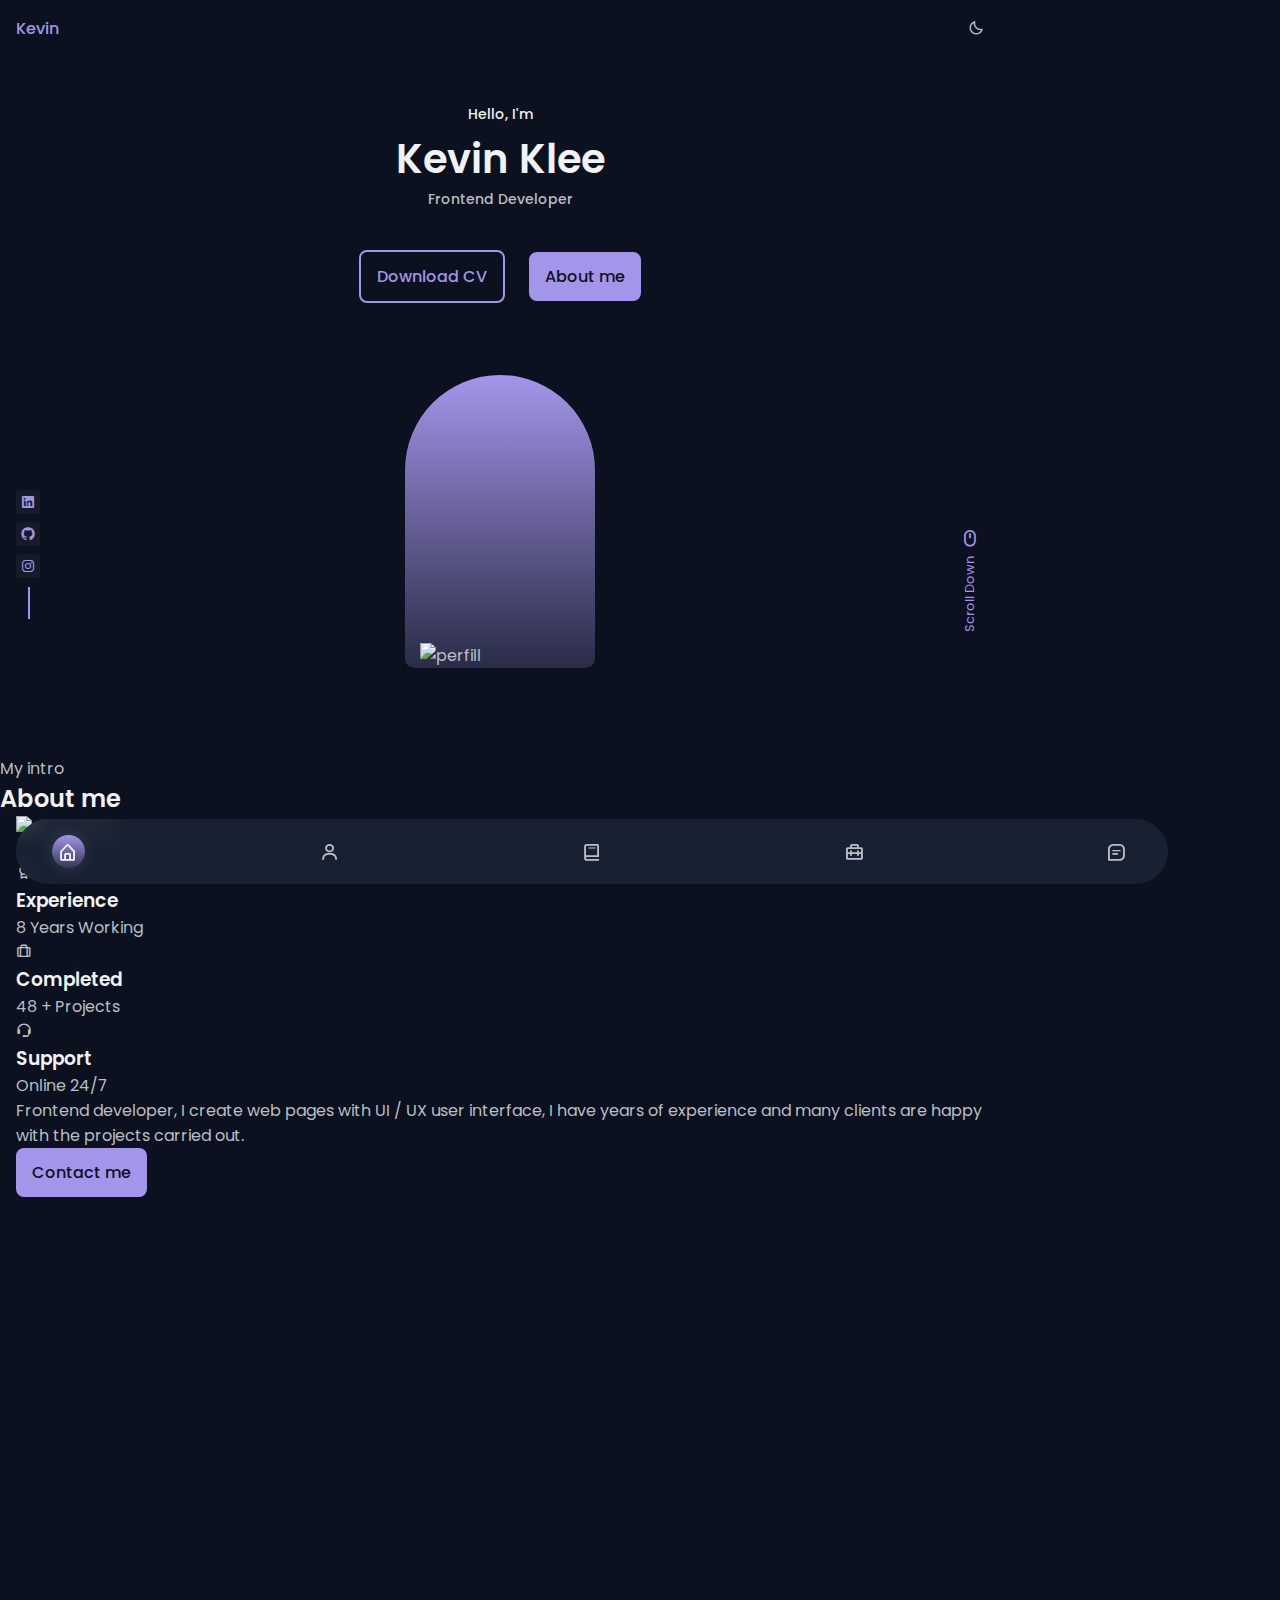
==== index.html @ 2c10cc63 "about section" ====
<!DOCTYPE html>
    <html lang="en">
    <head>
        <meta charset="UTF-8">
        <meta name="viewport" content="width=device-width, initial-scale=1.0">

        <link
        rel="shortcut icon"
        href="assets/img/favicon.png"
        type="image/x-icon"
      />
  
      <!--=============== BOXICONS ===============-->
      <link
        href="https://unpkg.com/boxicons@2.1.1/css/boxicons.min.css"
        rel="stylesheet"
      />
  
      <!--=============== SWIPER CSS ===============-->
      <link rel="stylesheet" href="assets/css/swiper-bundle.min.css" />
  
      <!--=============== CSS ===============-->
      <link rel="stylesheet" href="assets/css/styles.css" />

        <title> Portfolio website </title>
    </head>
    <body>
        <!--=============== HEADER ===============-->
        <header class="header" id="header">
          <nav class="nav container">
            <a href="#" class="nav__logo">Kevin</a>
    
            <div class="nav__menu">
              <ul class="nav__list">
                <li class="nav__item">
                  <a href="#home" class="nav__link active-link">
                    <i class="bx bx-home-alt"></i>
                  </a>
                </li>
    
                <li class="nav__item">
                  <a href="#about" class="nav__link">
                    <i class="bx bx-user"></i>
                  </a>
                </li>
    
                <li class="nav__item">
                  <a href="#skills" class="nav__link">
                    <i class="bx bx-book"></i>
                  </a>
                </li>
    
                <li class="nav__item">
                  <a href="#work" class="nav__link">
                    <i class="bx bx-briefcase-alt-2"></i>
                  </a>
                </li>
    
                <li class="nav__item">
                  <a href="#contact" class="nav__link">
                    <i class="bx bx-message-square-detail"></i>
                  </a>
                </li>
              </ul>
            </div>
    
            <!-- THEME CHANGE BUTTON  -->
            <i class="bx bx-moon change-theme" id="theme-button"></i>
          </nav>
        </header>

        <!--=============== MAIN ===============-->
        <main class="main">
            <!--=============== HOME ===============-->
            <section class="home section" id="home">
              <div class="home__container container grid">
                <div class="home__data">
                  <span class="home__greeting">Hello, I'm</span>
                  <h1 class="home__name">Kevin Klee</h1>
                  <h3 class="home__education">Frontend Developer</h3>
      
                  <div class="home__buttons">
                    <a
                      download=""
                      href="assets/pdf/Kevin-Cv.pdf"
                      class="button button--ghost"
                    >
                      Download CV
                    </a>
                    <a href="#about" class="button">About me</a>
                  </div>
                </div>
      
                <div class="home__handle">
                  <img src="assets/img/about.png" alt="perfill" class="home__img" />
                </div>
      
                <div class="home__social">
                  <a href="https://www.linkedin.com/" class="home__social-link" target='_blank'>
                    <i class="bx bxl-linkedin-square"></i>
                  </a>
                  <a
                    href="https://github.com/javokhirabdullakhonov"
                    class="home__social-link" target='_blank'
                  >
                    <i class="bx bxl-github"></i>
                  </a>
                  <a
                    href="https://instagram.com/javokhirweb7"
                    class="home__social-link" target='_blank'
                  >
                    <i class="bx bxl-instagram"></i>
                  </a>
                </div>
      
                <a href="#about" class="home__scroll">
                  <i class="bx bx-mouse home__scroll-icon"></i>
                  <span class="home__scroll-name">Scroll Down</span>
                </a>
              </div>
            </section>
            
            <!--=============== ABOUT ===============-->
            <section class="about section" id="about">
              <span class="section__subtitle">My intro</span>
              <h2 class="section__title">About me</h2>
      
              <div class="about__container container grid">
                <img src="assets/img/perfil.png" alt="about img" class="about__img" />
      
                <div class="about__data">
                  <div class="about__info">
                    <div class="about__box">
                      <i class="bx bx-award about__icon"></i>
                      <h3 class="about__title">Experience</h3>
                      <span class="about__subtitle">8 Years Working</span>
                    </div>
      
                    <div class="about__box">
                      <i class="bx bx-briefcase-alt about__icon"></i>
                      <h3 class="about__title">Completed</h3>
                      <span class="about__subtitle">48 + Projects</span>
                    </div>
      
                    <div class="about__box">
                      <i class="bx bx-support about__icon"></i>
                      <h3 class="about__title">Support</h3>
                      <span class="about__subtitle">Online 24/7</span>
                    </div>
                  </div>
      
                  <p class="about__description">
                    Frontend developer, I create web pages with UI / UX user
                    interface, I have years of experience and many clients are happy
                    with the projects carried out.
                  </p>
                  <a href="#contact" class="button">Contact me</a>
                </div>
              </div>
            </section>

            <!--=============== SKILLS ===============-->
            <section class="skills section" id="skills">
                
            </section>

            <!--=============== SERVICES ===============-->
            <section class="services section">
                
            </section>

            <!--=============== WORK ===============-->
            <section class="work section" id="work">
                
            </section>

            <!--=============== TESTIMONIALS ===============-->
            <section class="testimonial section">
                
            </section>

            <!--=============== CONTACT ===============-->
            <section class="contact section" id="contact">
                
            </section>
        </main>

        <!--=============== FOOTER ===============-->
        <footer class="footer">
            
        </footer>

      
    <!--=============== SCROLLREVEAL ===============-->
    <script src="assets/js/scrollreveal.min.js"></script>

    <!--=============== SWIPER JS ===============-->
    <script src="assets/js/swiper-bundle.min.js"></script>

    <!--=============== MIXITUP FILTER ===============-->
    <script src="assets/js/mixitup.min.js"></script>

    <!--=============== MAIN JS ===============-->
    <script src="assets/js/main.js"></script>
    </body>
</html>
---- assets/css/styles.css ----
/*=============== GOOGLE FONTS ===============*/
@import url("https://fonts.googleapis.com/css2?family=Poppins:wght@400;500;600&display=swap");

/*=============== VARIABLES CSS ===============*/
:root {
  --header-height: 3.5rem;

  /*========== Colors ==========*/
  /*Color mode HSL(hue, saturation, lightness)*/
  /*
        Purple: hsl(250, 66%, 75%)
        Blue: hsl(207, 90%, 72%)
        Pink: hsl(356, 66%, 75%)
        Teal: hsl(174, 63%, 62%)
  */
  --first-hue: 250;
  --sat: 66%;
  --lig: 75%;
  --second-hue: 219;
  --first-color: hsl(var(--first-hue), var(--sat), var(--lig));
  --first-color-alt: hsl(var(--first-hue), var(--sat), 71%); /* -4% */
  --title-color: hsl(var(--second-hue), 15%, 95%);
  --text-color: hsl(var(--second-hue), 8%, 75%);
  --text-color-light: hsl(var(--second-hue), 4%, 55%);
  --body-color: hsl(var(--second-hue), 48%, 8%);
  --container-color: hsl(var(--second-hue), 32%, 12%);

  /*========== Font and typography ==========*/
  /*.5rem = 8px | 1rem = 16px ...*/
  --body-font: 'Poppins', sans-serif;
  --biggest-font-size: 1.75rem;
  --h1-font-size: 1.5rem;
  --h2-font-size: 1.25rem;
  --h3-font-size: 1rem;
  --normal-font-size: .938rem;
  --small-font-size: .813rem;
  --smaller-font-size: .75rem;
  --tiny-font-size: .625rem;

  /*========== Font weight ==========*/
  --font-medium: 500;
  --font-semibold: 600;

  /*========== z index ==========*/
  --z-tooltip: 10;
  --z-fixed: 100;
  --z-modal: 1000;
}

/* Responsive typography */
@media screen and (min-width: 968px) {
  :root {
    --biggest-font-size: 2.5rem;
    --h1-font-size: 2.25rem;
    --h2-font-size: 1.5rem;
    --h3-font-size: 1.25rem;
    --normal-font-size: 1rem;
    --small-font-size: .875rem;
    --smaller-font-size: .813rem;
  }
}

/*=============== BASE ===============*/
* {
  box-sizing: border-box;
  padding: 0;
  margin: 0;
}

html {
  scroll-behavior: smooth;
}

body,
button,
input,
textarea {
  font-family: var(--body-font);
  font-size: var(--normal-font-size);
}

body {
  background-color: var(--body-color);
  color: var(--text-color);
  transition: .4s; /* for light mode animation */
}

h1, h2, h3 {
  color: var(--title-color);
  font-weight: var(--font-semibold);
}

ul {
  list-style: none;
}

a {
  text-decoration: none;
}

button {
  cursor: pointer;
  border: none;
  outline: none;
}

img {
  max-width: 100%;
  height: auto;
}

/*=============== THEME ===============*/


/*========== Variables Dark theme ==========*/


/*========== 
    Color changes in some parts of 
    the website, in light theme
==========*/


/*=============== REUSABLE CSS CLASSES ===============*/
.container {
  max-width: 968px;
  margin-left: 1rem;
  margin-right: 1rem;
}

.grid {
  display: grid;
  gap: 1.25rem;
}

.main {
  overflow: hidden;
}

.section {
  padding: 4.5rem 0 1rem;
}

.section-title, 
.section-subtitle {
  text-align: center;
}

.section-title {
  font-size: var(--h2-font-size);
  color: var(--first-color);
  margin-bottom: 2rem;
}

.section-subtitle {
  display: block;
  font-size: var(--smaller-font-size);
  color: var(--text-color-light);
}

/*=============== HEADER & NAV===============*/

.header {
  position: fixed;
  top: 0;
  left: 0;
  width: 100%;
  background-color: var(--body-color);
  z-index: var(--z-fixed);
  transition: 0.4s /* for light mode animation*/;
}
.nav {
  height: var(--header-height);
  display: flex;
  justify-content: space-between;
  align-items: center;
}
.nav__logo {
  color: var(--first-color);
  font-weight: var(--font-medium);
  transition: 0.4s;
}
.nav__logo:hover {
  color: var(--first-color-alt);
}
.nav__menu {
  position: fixed;
  bottom: 1rem;
  background-color: hsla(var(--second-hue), 32%, 16%, 0.8);
  width: 90%;
  border-radius: 4rem;
  padding: 1rem 2.25rem;
  backdrop-filter: blur(10px);
  transition: 0.4s /* for light mode animation*/;
}

.nav__list {
  display: flex;
  justify-content: space-between;
  align-items: center;
}
.nav__link {
  color: var(--text-color);
  font-size: 1.25rem;
  padding: 0.4rem;
  display: flex;
  border-radius: 5rem;
}

/* Active link */
.active-link {
  background: linear-gradient(
    180deg,
    hsla(var(--first-hue), var(--sat), var(--lig), 1),
    hsla(var(--first-hue), var(--sat), var(--lig), 0.2)
  );
  box-shadow: 0 0 16px hsla(var(--first-hue), var(--sat), var(--lig), 0.2);
  color: var(--title-color);
}

/* Change background header */


/*=============== HOME ===============*/
.home__container {
  position: relative;
  padding-top: 2rem;
  row-gap: 4.5rem;
}
.home__data {
  text-align: center;
}

.home__greeting,
.home__education {
  font-size: var(--small-font-size);
  font-weight: var(--font-medium);
}
.home__greeting {
  display: block;
  color: var(--title-color);
  margin-bottom: 0.25rem;
}
.home__education {
  color: var(--text-color);
  margin-bottom: 2.5rem;
}
.home__name {
  font-size: var(--biggest-font-size);
}
.home__img {
  width: 160px;
}
.home__handle {
  justify-self: center;
  width: 190px;
  height: 293px;
  background: linear-gradient(
    180deg,
    hsla(var(--first-hue), var(--sat), var(--lig), 1),
    hsla(var(--first-hue), var(--sat), var(--lig), 0.2)
  );
  border-radius: 10rem 10rem 1rem 1rem;
  display: flex;
  align-items: flex-end;
  justify-content: center;
  overflow: hidden;
}
.home__buttons {
  display: flex;
  justify-content: center;
  align-items: center;
  gap: 1.5rem;
}
.home__social,
.home__scroll {
  position: absolute;
}
.home__social {
  bottom: 5rem;
  left: 0;
  display: grid;
  row-gap: 0.5rem;
}
.home__social-link {
  width: max-content;
  background: var(--container-color);
  color: var(--first-color);
  padding: 0.25rem;
  border-radius: 0.25rem;
  display: flex;
  font-size: 1rem;
  transition: 0.4s;
}
.home__social-link:hover {
  background-color: var(--first-color);
  color: #fff;
}
.home__social::after {
  content: "";
  width: 32px;
  height: 2px;
  background-color: var(--first-color);
  transform: rotate(90deg) translate(16px, 3px);
}
.home__scroll {
  color: var(--first-color);
  right: -1.5rem;
  bottom: 4rem;
  display: grid;
  row-gap: 2.25rem;
  justify-items: center;
}
.home__scroll-icon {
  font-size: 1.25rem;
}
.home__scroll-name {
  font-size: var(--smaller-font-size);
  transform: rotate(-90deg);
}

/*=============== BUTTONS ===============*/
.button {
  display: inline-block;
  background: var(--first-color);
  color: var(--body-color);
  padding: 0.75rem 1rem;
  border-radius: 0.5rem;
  font-weight: var(--font-medium);
  transition: 0.4s;
}
.button:hover {
  background-color: var(--first-color-alt);
  color: var(--body-color);
}
.button--ghost {
  background-color: transparent;
  border: 2px solid var(--first-color);
  color: var(--first-color);
}

/*=============== ABOUT ===============*/


/*=============== SKILLS ===============*/


/*=============== SERVICES ===============*/


/* Services modal */


/*Active modal*/


/*=============== WORK ===============*/


/* Active item work*/


/*=============== TESTIMONIAL ===============*/


/* Swiper class */


/*=============== CONTACT ===============*/


/*=============== FOOTER ===============*/


/*=============== SCROLL BAR ===============*/


/*=============== BREAKPOINTS ===============*/
/* For small devices */


/* For medium devices */


/* For large devices */
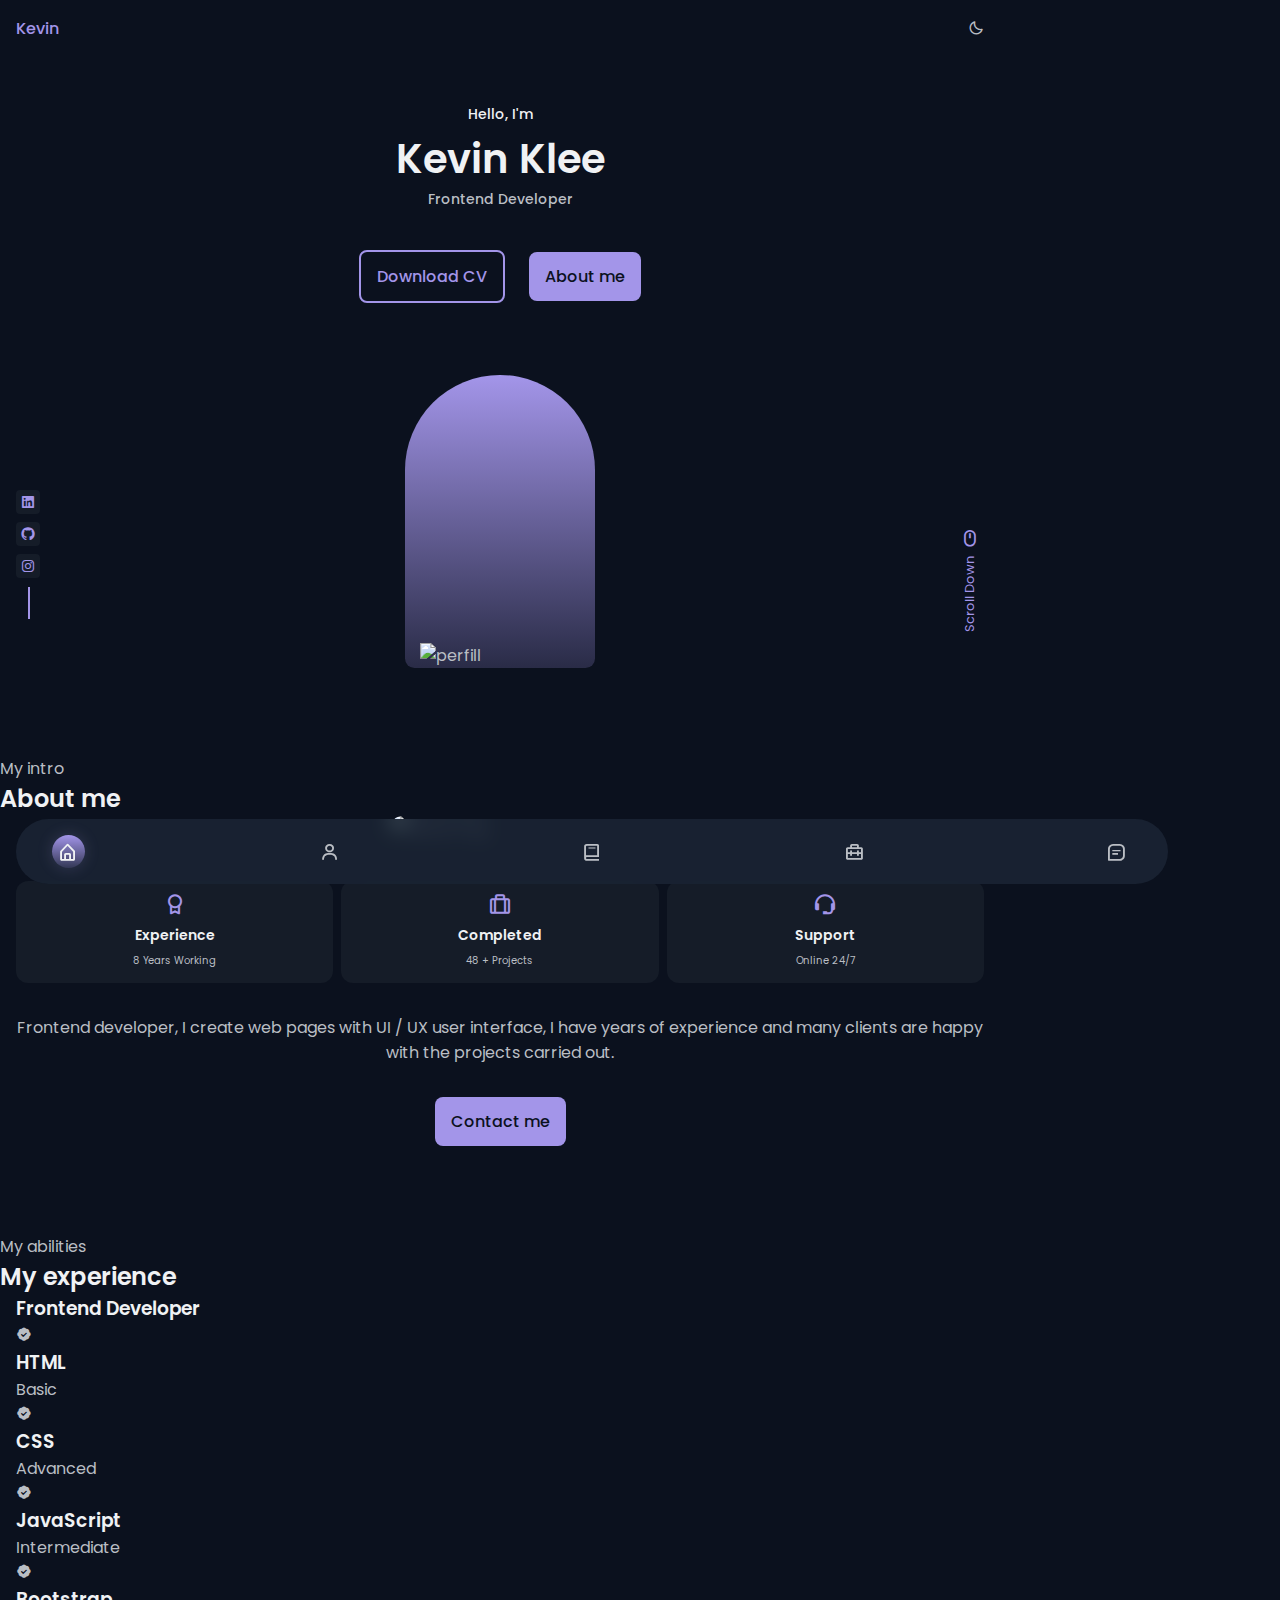
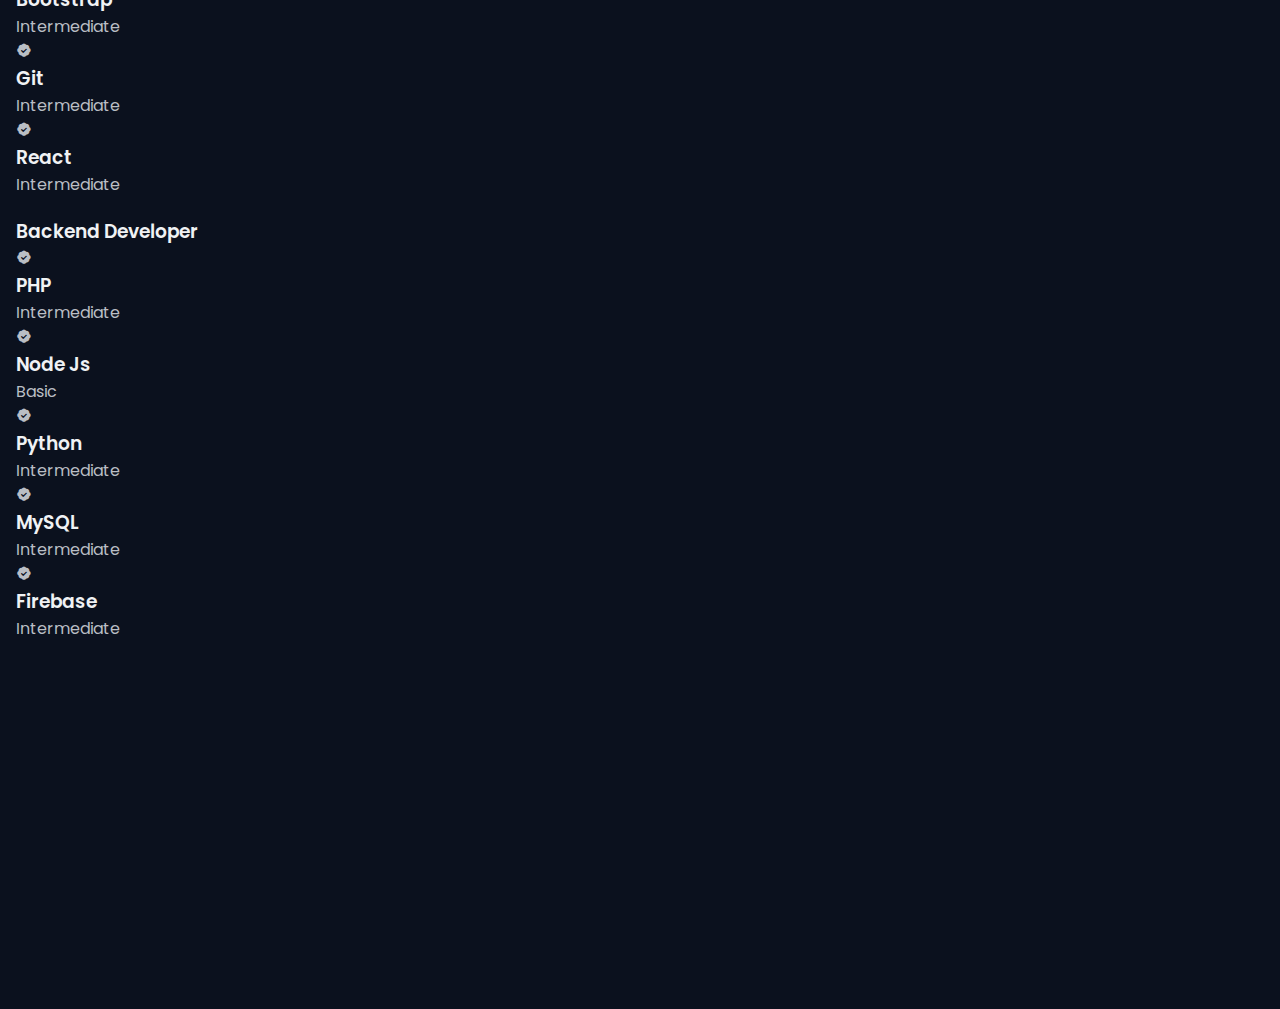
==== commit 08596023: "skills section" ====
--- a/index.html
+++ b/index.html
@@ -161,7 +161,128 @@
 
             <!--=============== SKILLS ===============-->
             <section class="skills section" id="skills">
-                
+              <span class="section__subtitle">My abilities</span>
+              <h2 class="section__title">My experience</h2>
+      
+              <div class="skills__container container grid">
+                <div class="skills__content">
+                  <h3 class="skills__title">Frontend Developer</h3>
+      
+                  <div class="skills__box">
+                    <div class="skills__group">
+                      <div class="skills__data">
+                        <i class="bx bxs-badge-check"></i>
+      
+                        <div>
+                          <h3 class="skills__name">HTML</h3>
+                          <span class="skills__level">Basic</span>
+                        </div>
+                      </div>
+      
+                      <div class="skills__data">
+                        <i class="bx bxs-badge-check"></i>
+      
+                        <div>
+                          <h3 class="skills__name">CSS</h3>
+                          <span class="skills__level">Advanced</span>
+                        </div>
+                      </div>
+      
+                      <div class="skills__data">
+                        <i class="bx bxs-badge-check"></i>
+      
+                        <div>
+                          <h3 class="skills__name">JavaScript</h3>
+                          <span class="skills__level">Intermediate</span>
+                        </div>
+                      </div>
+                    </div>
+      
+                    <div class="skills__group">
+                      <div class="skills__data">
+                        <i class="bx bxs-badge-check"></i>
+      
+                        <div>
+                          <h3 class="skills__name">Bootstrap</h3>
+                          <span class="skills__level">Intermediate</span>
+                        </div>
+                      </div>
+      
+                      <div class="skills__data">
+                        <i class="bx bxs-badge-check"></i>
+      
+                        <div>
+                          <h3 class="skills__name">Git</h3>
+                          <span class="skills__level">Intermediate</span>
+                        </div>
+                      </div>
+      
+                      <div class="skills__data">
+                        <i class="bx bxs-badge-check"></i>
+      
+                        <div>
+                          <h3 class="skills__name">React</h3>
+                          <span class="skills__level">Intermediate</span>
+                        </div>
+                      </div>
+                    </div>
+                  </div>
+                </div>
+                <div class="skills__content">
+                  <h3 class="skills__title">Backend Developer</h3>
+      
+                  <div class="skills__box">
+                    <div class="skills__group">
+                      <div class="skills__data">
+                        <i class="bx bxs-badge-check"></i>
+      
+                        <div>
+                          <h3 class="skills__name">PHP</h3>
+                          <span class="skills__level">Intermediate</span>
+                        </div>
+                      </div>
+      
+                      <div class="skills__data">
+                        <i class="bx bxs-badge-check"></i>
+      
+                        <div>
+                          <h3 class="skills__name">Node Js</h3>
+                          <span class="skills__level">Basic</span>
+                        </div>
+                      </div>
+      
+                      <div class="skills__data">
+                        <i class="bx bxs-badge-check"></i>
+      
+                        <div>
+                          <h3 class="skills__name">Python</h3>
+                          <span class="skills__level">Intermediate</span>
+                        </div>
+                      </div>
+                    </div>
+      
+                    <div class="skills__group">
+                      <div class="skills__data">
+                        <i class="bx bxs-badge-check"></i>
+      
+                        <div>
+                          <h3 class="skills__name">MySQL</h3>
+                          <span class="skills__level">Intermediate</span>
+                        </div>
+                      </div>
+      
+                      <div class="skills__data">
+                        <i class="bx bxs-badge-check"></i>
+      
+                        <div>
+                          <h3 class="skills__name">Firebase</h3>
+                          <span class="skills__level">Intermediate</span>
+                        </div>
+                      </div>
+                    </div>
+                  </div>
+                </div>
+              </div>
             </section>
 
             <!--=============== SERVICES ===============-->
--- a/assets/css/styles.css
+++ b/assets/css/styles.css
@@ -219,7 +219,9 @@
 }
 
 /* Change background header */
-
+.scroll-header {
+  box-shadow: 0 4px 4px hsla(0, 0%, 4%, 0.3);
+}
 
 /*=============== HOME ===============*/
 .home__container {
@@ -340,6 +342,47 @@
 }
 
 /*=============== ABOUT ===============*/
+.about__container {
+  row-gap: 2.5rem;
+}
+
+.about__img {
+  width: 220px;
+  border-radius: 1.5rem;
+  justify-self: center;
+}
+
+.about__data {
+  text-align: center;
+}
+
+.about__info {
+  display: grid;
+  grid-template-columns: repeat(3, 1fr);
+  gap: 0.5rem;
+  margin-bottom: 2rem;
+}
+.about__box {
+  background-color: var(--container-color);
+  border-radius: 0.75rem;
+  padding: 0.75rem 0.5rem;
+}
+.about__icon {
+  font-size: 1.5rem;
+  color: var(--first-color);
+  margin-bottom: 0.5rem;
+}
+.about__title {
+  font-size: var(--small-font-size);
+}
+
+.about__subtitle {
+  font-size: var(--tiny-font-size);
+}
+
+.about__description {
+  margin-bottom: 2rem;
+}
 
 
 /*=============== SKILLS ===============*/
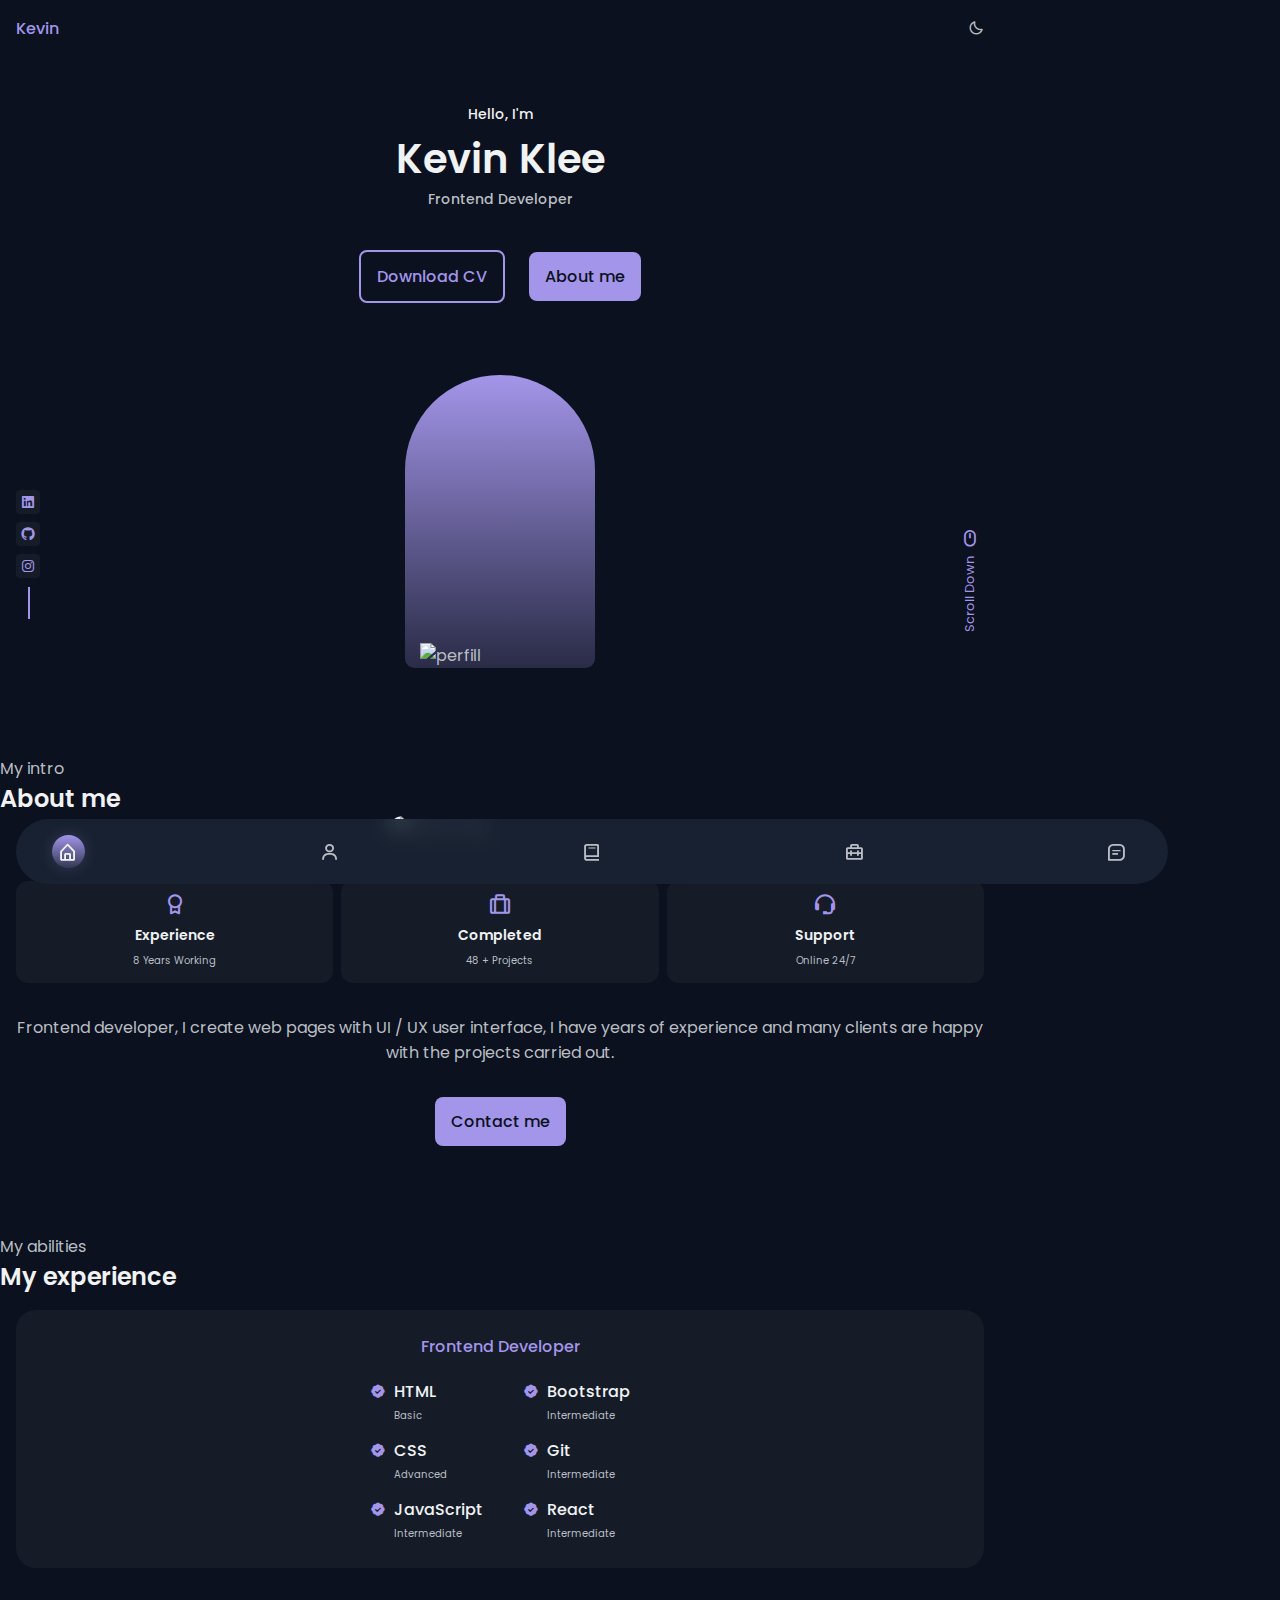
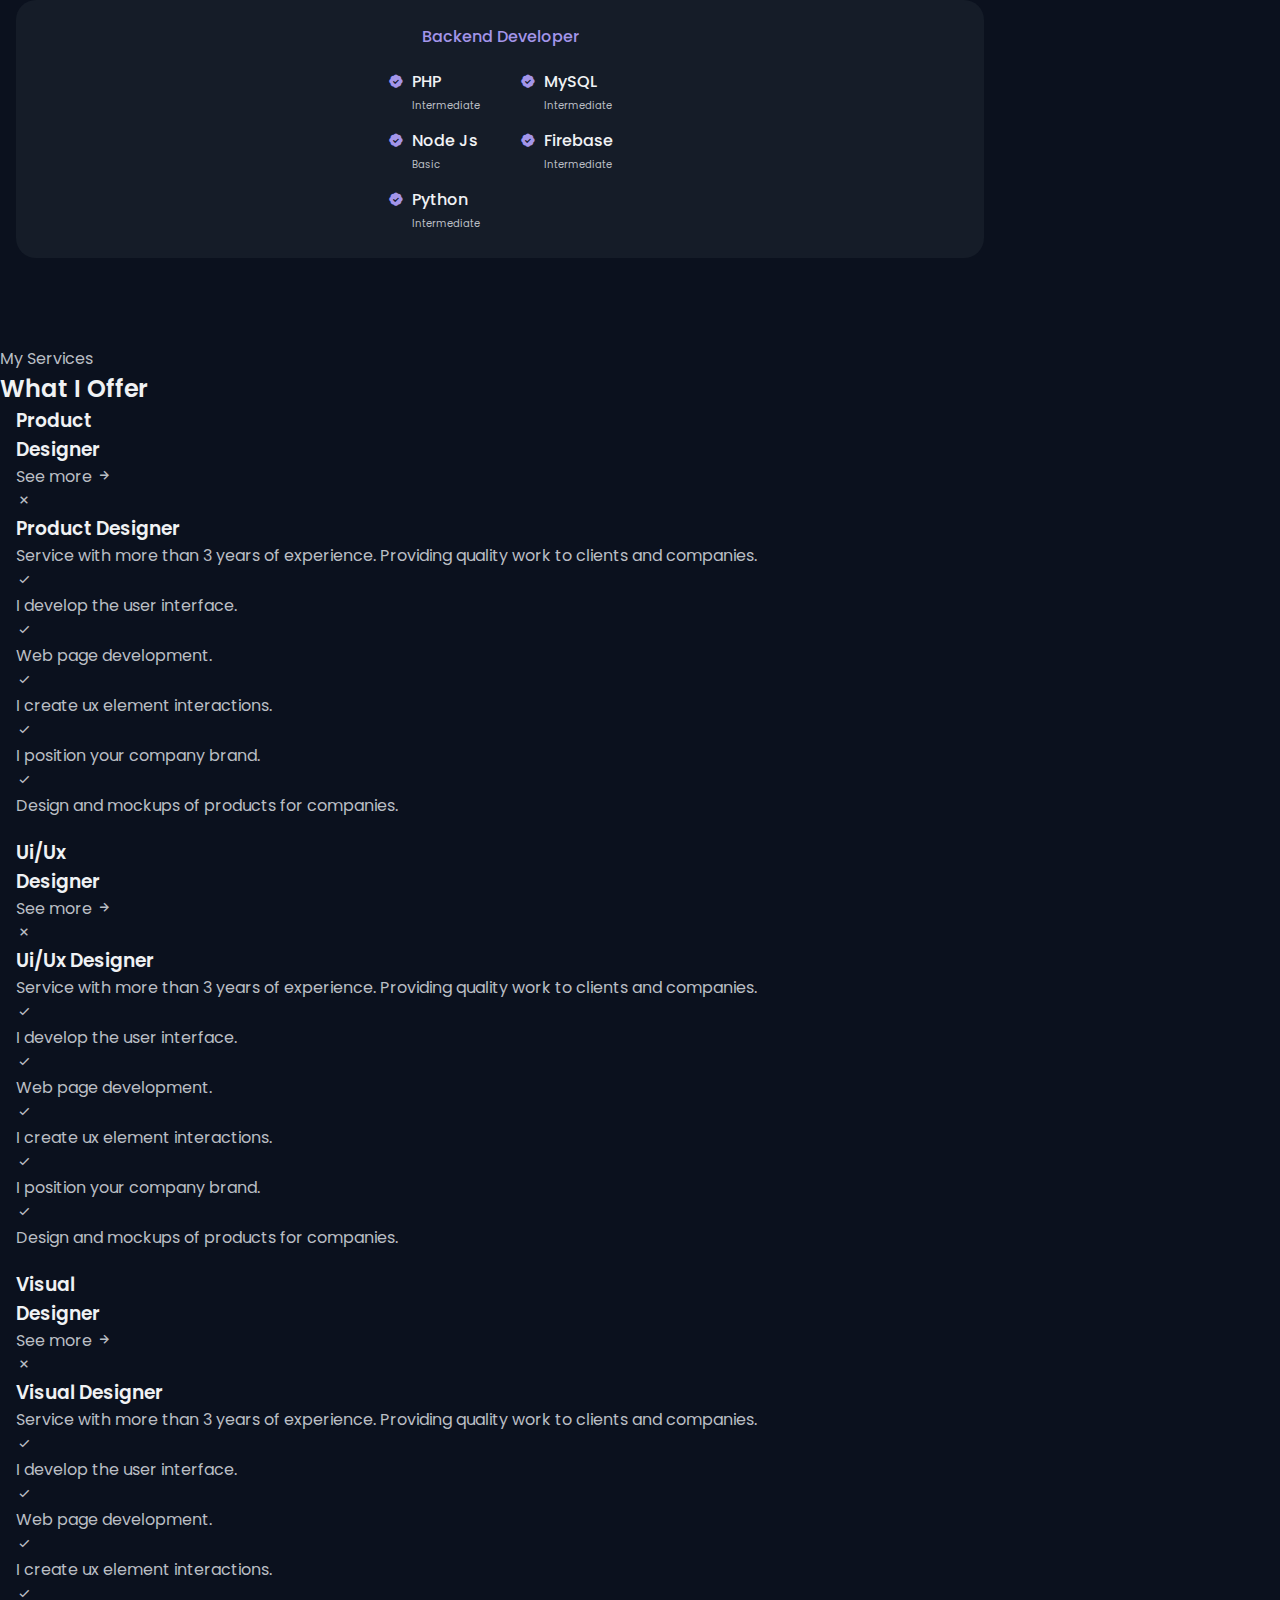
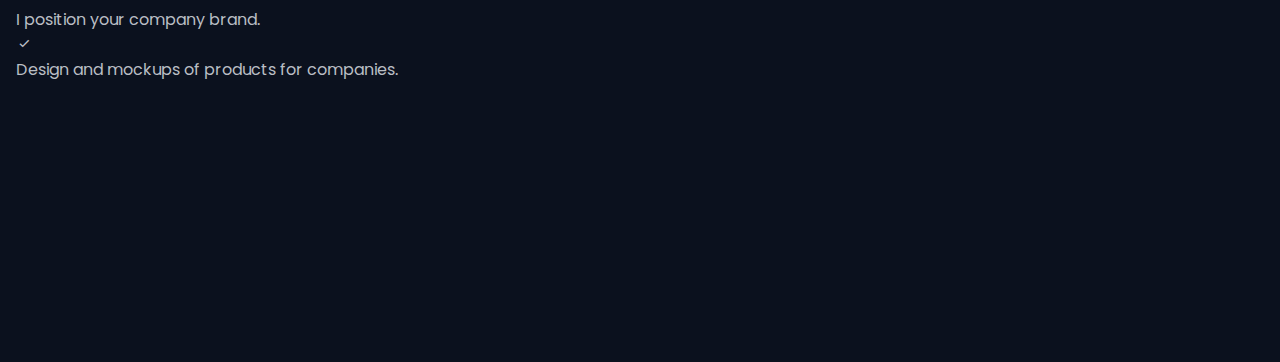
==== commit a3b2b812: "services section" ====
--- a/index.html
+++ b/index.html
@@ -287,7 +287,184 @@
 
             <!--=============== SERVICES ===============-->
             <section class="services section">
-                
+              <span class="section__subtitle">My Services</span>
+              <h2 class="section__title">What I Offer</h2>
+      
+              <div class="services__container container grid">
+                <div class="services__card">
+                  <h3 class="services__title">
+                    Product <br />
+                    Designer
+                  </h3>
+      
+                  <span class="services__button">
+                    See more <i class="bx bx-right-arrow-alt services__icon"></i>
+                  </span>
+      
+                  <div class="services__modal">
+                    <div class="services__modal-content">
+                      <i class="bx bx-x services__modal-close"></i>
+      
+                      <h3 class="services__modal-title">Product Designer</h3>
+                      <p class="services__modal-description">
+                        Service with more than 3 years of experience. Providing
+                        quality work to clients and companies.
+                      </p>
+      
+                      <ul class="services__modal-list">
+                        <li class="services__modal-item">
+                          <i class="bx bx-check services__modal-icon"></i>
+                          <p class="services__modal-info">
+                            I develop the user interface.
+                          </p>
+                        </li>
+      
+                        <li class="services__modal-item">
+                          <i class="bx bx-check services__modal-icon"></i>
+                          <p class="services__modal-info">Web page development.</p>
+                        </li>
+      
+                        <li class="services__modal-item">
+                          <i class="bx bx-check services__modal-icon"></i>
+                          <p class="services__modal-info">
+                            I create ux element interactions.
+                          </p>
+                        </li>
+      
+                        <li class="services__modal-item">
+                          <i class="bx bx-check services__modal-icon"></i>
+                          <p class="services__modal-info">
+                            I position your company brand.
+                          </p>
+                        </li>
+      
+                        <li class="services__modal-item">
+                          <i class="bx bx-check services__modal-icon"></i>
+                          <p class="services__modal-info">
+                            Design and mockups of products for companies.
+                          </p>
+                        </li>
+                      </ul>
+                    </div>
+                  </div>
+                </div>
+      
+                <div class="services__card">
+                  <h3 class="services__title">
+                    Ui/Ux <br />
+                    Designer
+                  </h3>
+      
+                  <span class="services__button">
+                    See more <i class="bx bx-right-arrow-alt services__icon"></i>
+                  </span>
+      
+                  <div class="services__modal">
+                    <div class="services__modal-content">
+                      <i class="bx bx-x services__modal-close"></i>
+      
+                      <h3 class="services__modal-title">Ui/Ux Designer</h3>
+                      <p class="services__modal-description">
+                        Service with more than 3 years of experience. Providing
+                        quality work to clients and companies.
+                      </p>
+      
+                      <ul class="services__modal-list">
+                        <li class="services__modal-item">
+                          <i class="bx bx-check services__modal-icon"></i>
+                          <p class="services__modal-info">
+                            I develop the user interface.
+                          </p>
+                        </li>
+      
+                        <li class="services__modal-item">
+                          <i class="bx bx-check services__modal-icon"></i>
+                          <p class="services__modal-info">Web page development.</p>
+                        </li>
+      
+                        <li class="services__modal-item">
+                          <i class="bx bx-check services__modal-icon"></i>
+                          <p class="services__modal-info">
+                            I create ux element interactions.
+                          </p>
+                        </li>
+      
+                        <li class="services__modal-item">
+                          <i class="bx bx-check services__modal-icon"></i>
+                          <p class="services__modal-info">
+                            I position your company brand.
+                          </p>
+                        </li>
+      
+                        <li class="services__modal-item">
+                          <i class="bx bx-check services__modal-icon"></i>
+                          <p class="services__modal-info">
+                            Design and mockups of products for companies.
+                          </p>
+                        </li>
+                      </ul>
+                    </div>
+                  </div>
+                </div>
+      
+                <div class="services__card">
+                  <h3 class="services__title">
+                    Visual <br />
+                    Designer
+                  </h3>
+      
+                  <span class="services__button">
+                    See more <i class="bx bx-right-arrow-alt services__icon"></i>
+                  </span>
+      
+                  <div class="services__modal">
+                    <div class="services__modal-content">
+                      <i class="bx bx-x services__modal-close"></i>
+      
+                      <h3 class="services__modal-title">Visual Designer</h3>
+                      <p class="services__modal-description">
+                        Service with more than 3 years of experience. Providing
+                        quality work to clients and companies.
+                      </p>
+      
+                      <ul class="services__modal-list">
+                        <li class="services__modal-item">
+                          <i class="bx bx-check services__modal-icon"></i>
+                          <p class="services__modal-info">
+                            I develop the user interface.
+                          </p>
+                        </li>
+      
+                        <li class="services__modal-item">
+                          <i class="bx bx-check services__modal-icon"></i>
+                          <p class="services__modal-info">Web page development.</p>
+                        </li>
+      
+                        <li class="services__modal-item">
+                          <i class="bx bx-check services__modal-icon"></i>
+                          <p class="services__modal-info">
+                            I create ux element interactions.
+                          </p>
+                        </li>
+      
+                        <li class="services__modal-item">
+                          <i class="bx bx-check services__modal-icon"></i>
+                          <p class="services__modal-info">
+                            I position your company brand.
+                          </p>
+                        </li>
+      
+                        <li class="services__modal-item">
+                          <i class="bx bx-check services__modal-icon"></i>
+                          <p class="services__modal-info">
+                            Design and mockups of products for companies.
+                          </p>
+                        </li>
+                      </ul>
+                    </div>
+                  </div>
+                </div>
+              </div>
             </section>
 
             <!--=============== WORK ===============-->
--- a/assets/css/styles.css
+++ b/assets/css/styles.css
@@ -386,7 +386,57 @@
 
 
 /*=============== SKILLS ===============*/
-
+.skills__container {
+  row-gap: 2rem;
+  padding-top: 1rem;
+}
+
+.skills__content {
+  background-color: var(--container-color);
+  padding: 1.5rem;
+  border-radius: 1.25rem;
+}
+
+.skills__title {
+  font-size: var(--normal-font-size);
+  font-weight: var(--font-medium);
+  color: var(--first-color);
+  text-align: center;
+  margin-bottom: 1.5rem;
+}
+
+.skills__box {
+  display: flex;
+  justify-content: center;
+  column-gap: 2.5rem;
+}
+
+.skills__group {
+  display: grid;
+  align-content: flex-start;
+  row-gap: 1rem;
+}
+
+.skills__data {
+  display: flex;
+  column-gap: 0.5rem;
+}
+
+.skills .bxs-badge-check {
+  font-size: 1rem;
+  color: var(--first-color);
+  font-weight: var(--font-medium);
+}
+
+.skills__name {
+  font-size: var(--normal-font-size);
+  font-weight: var(--font-medium);
+  line-height: 18px;
+}
+
+.skills__level {
+  font-size: var(--tiny-font-size);
+}
 
 /*=============== SERVICES ===============*/
 
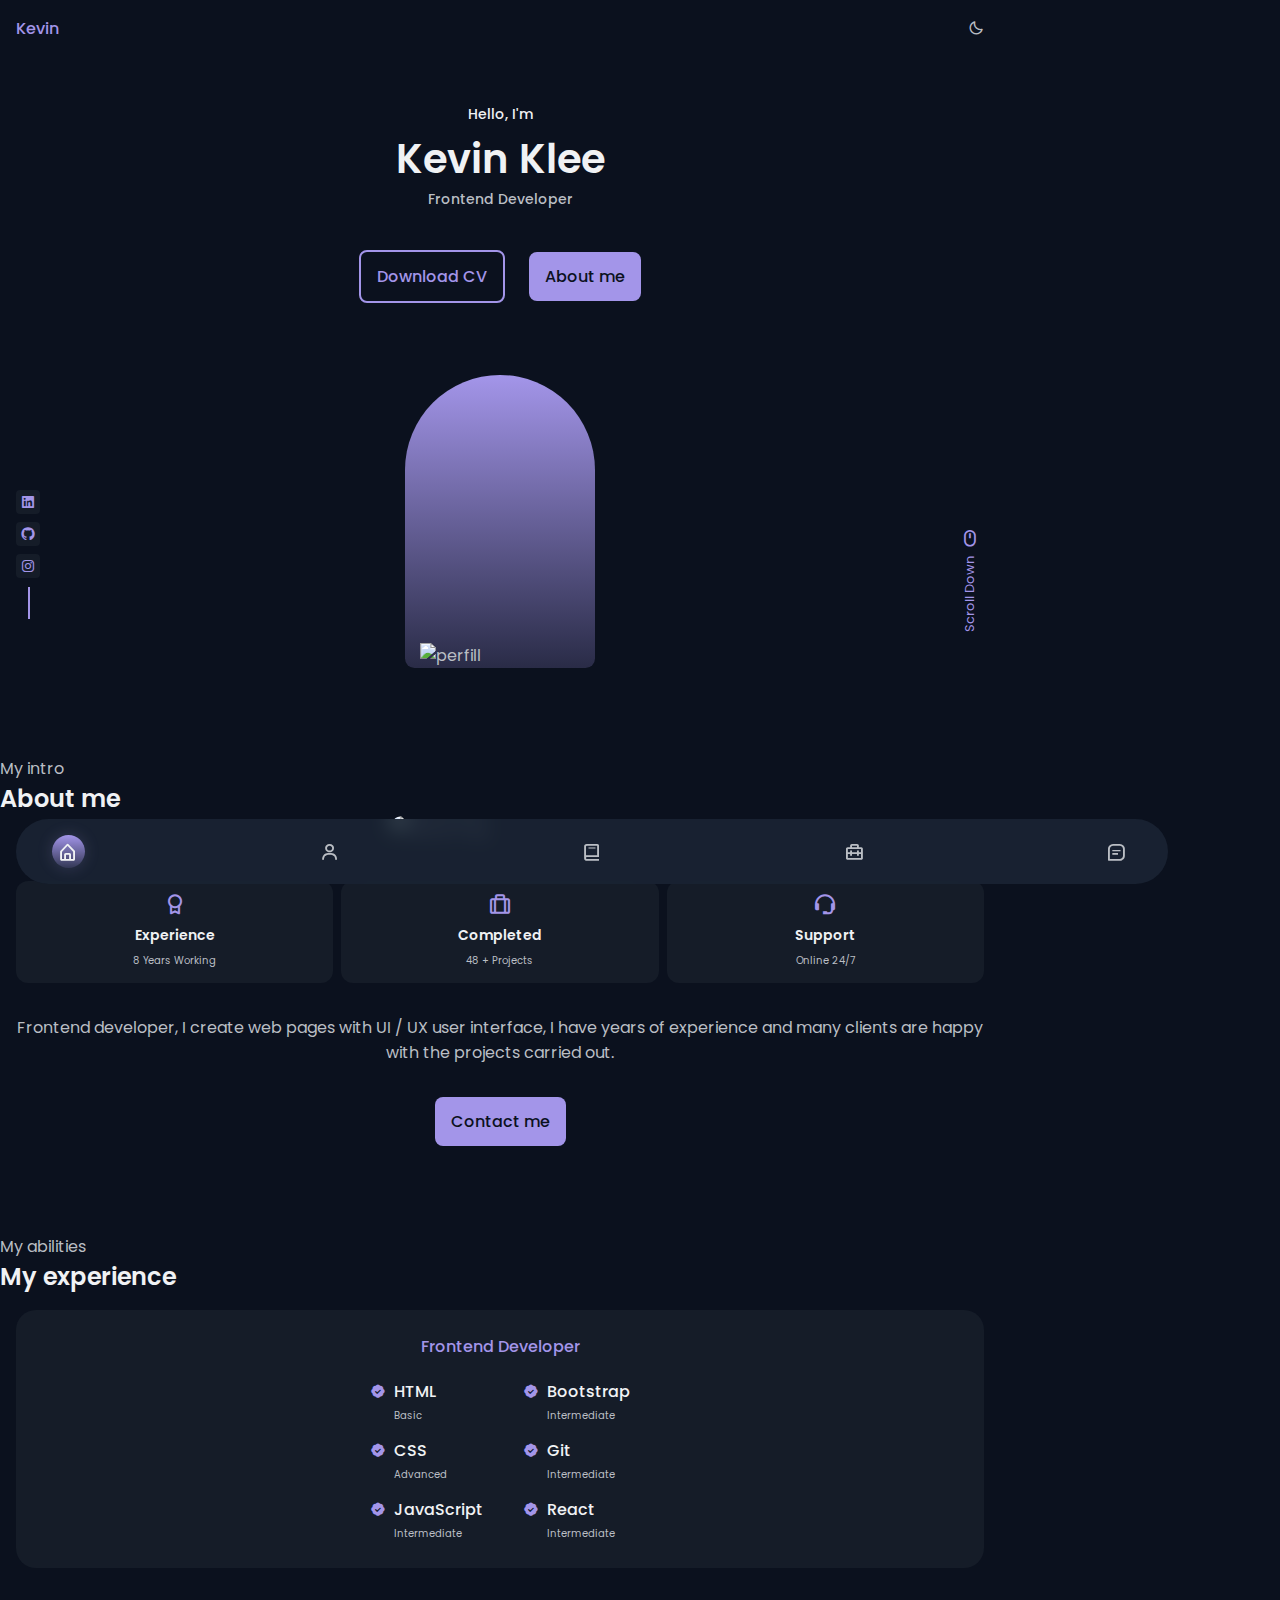
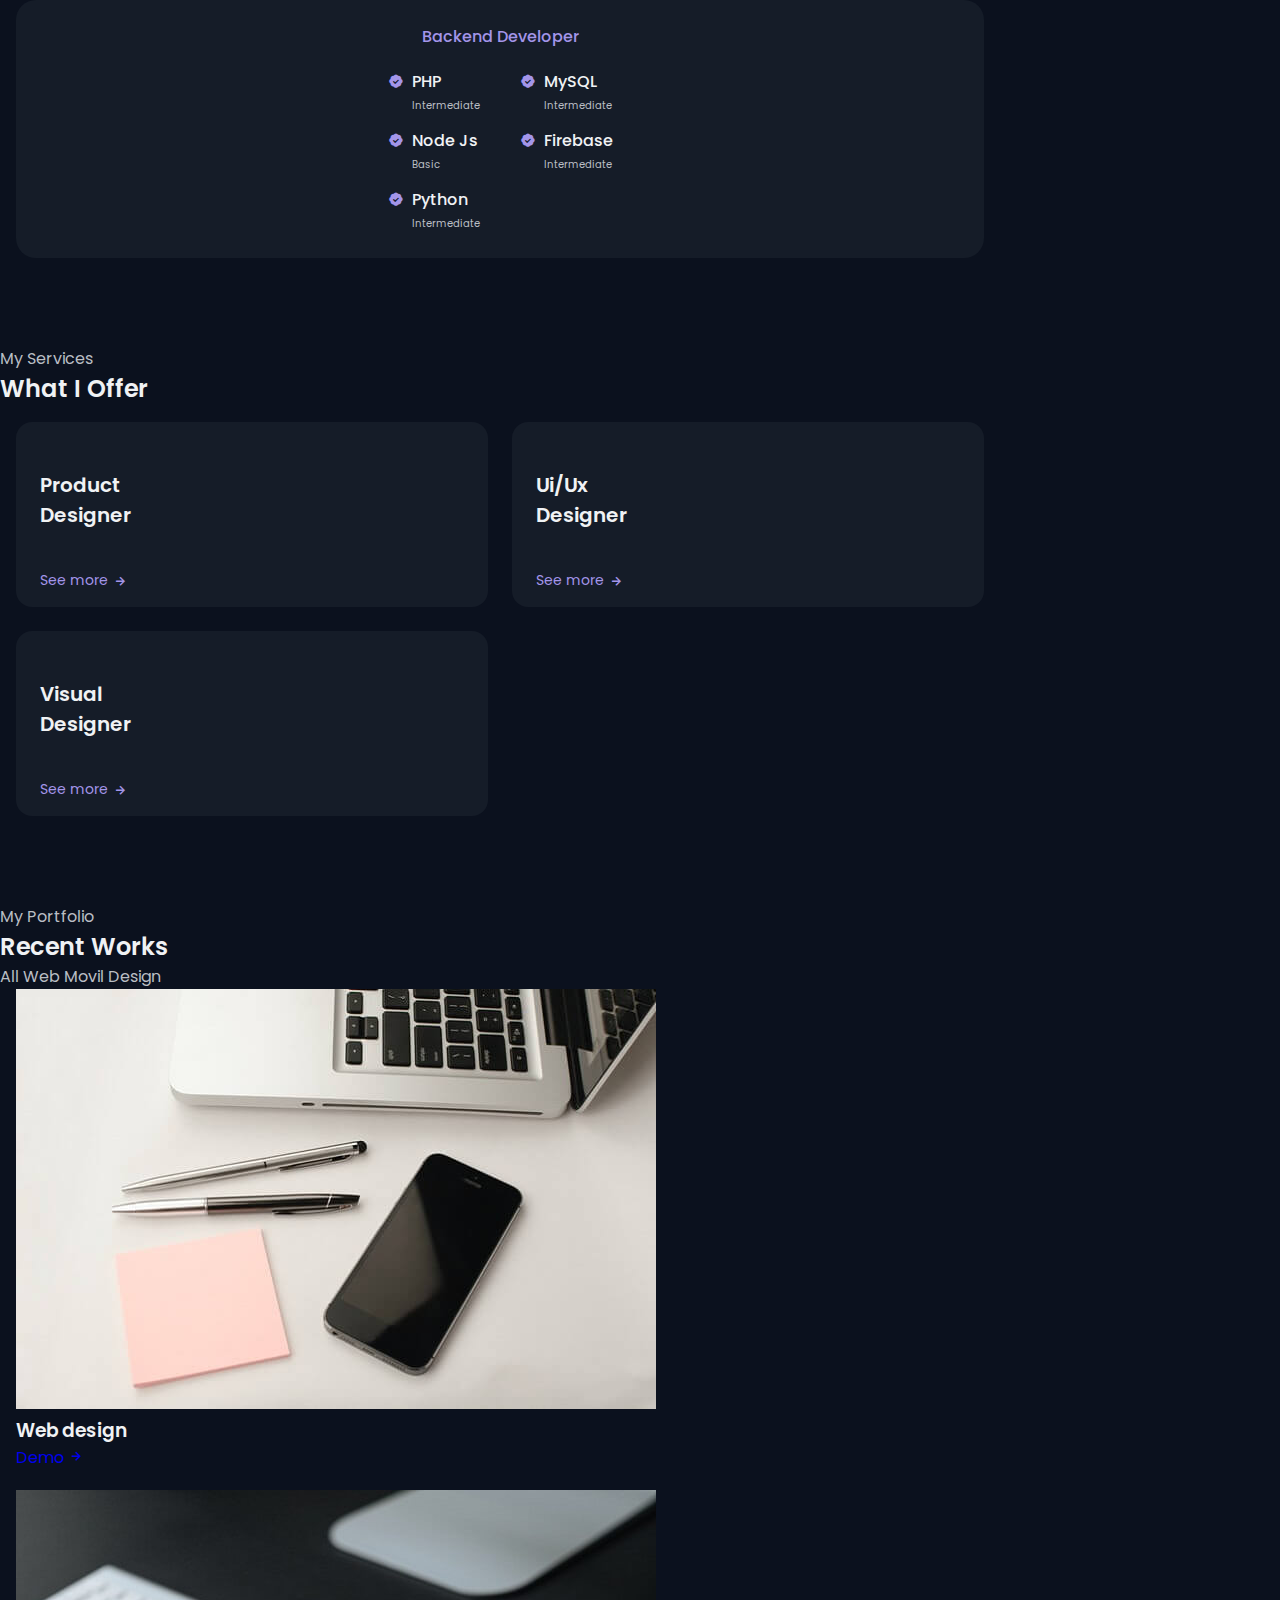
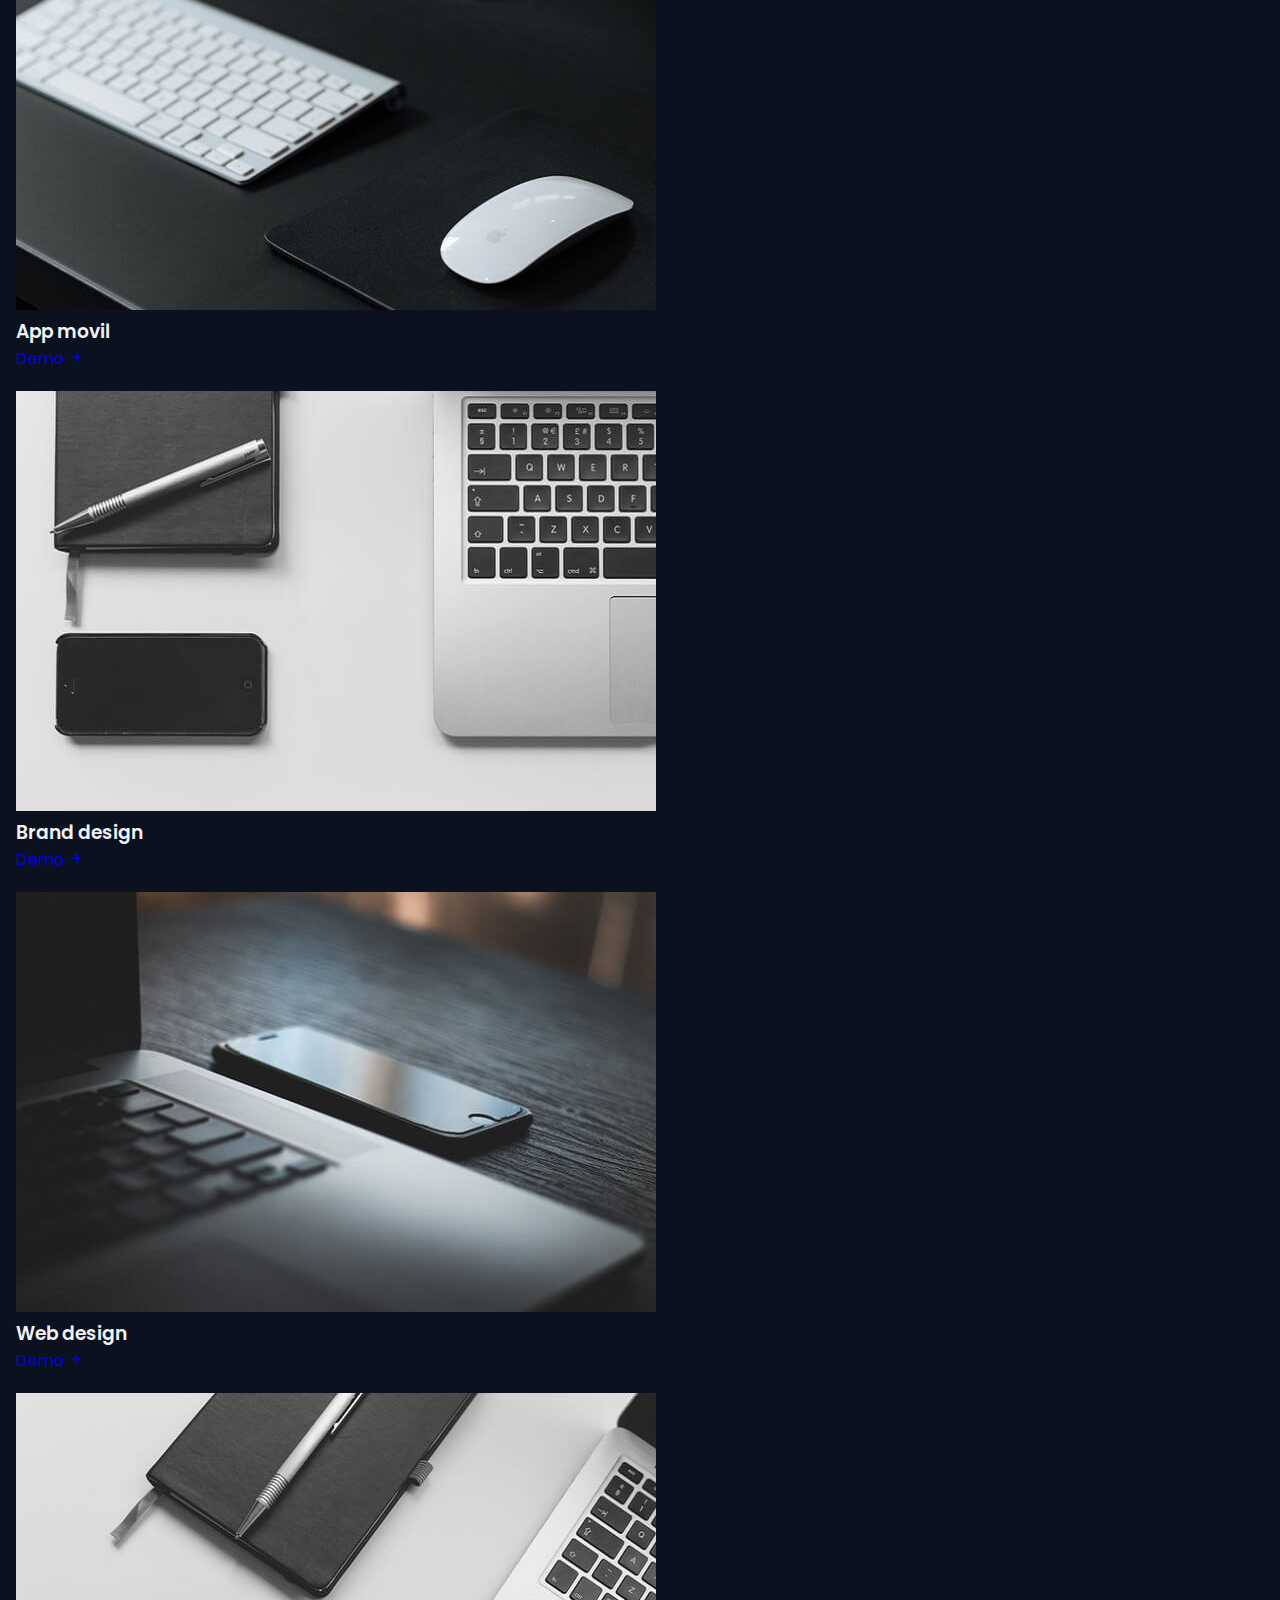
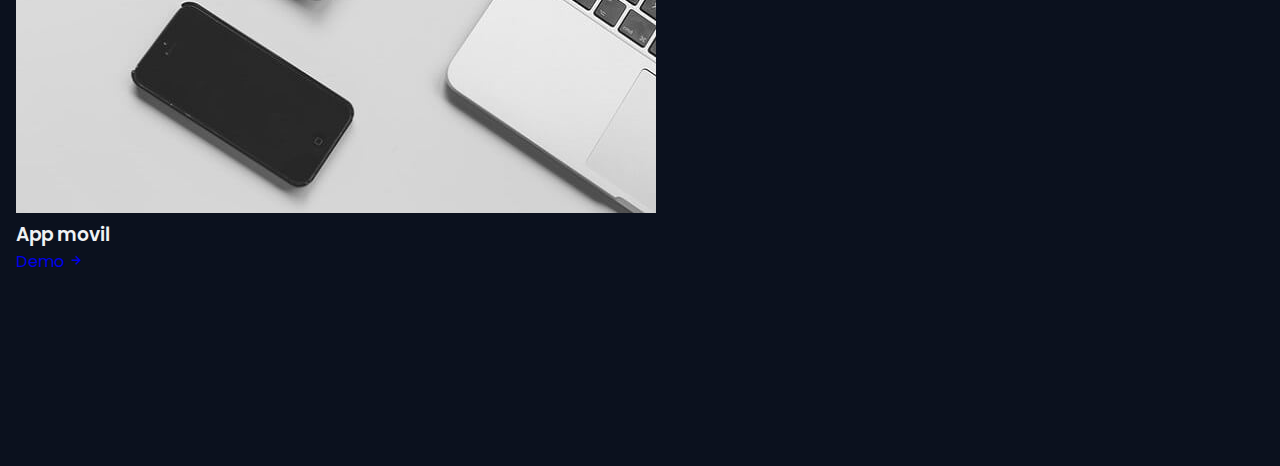
==== commit 0a48f32a: "work section" ====
--- a/index.html
+++ b/index.html
@@ -469,7 +469,63 @@
 
             <!--=============== WORK ===============-->
             <section class="work section" id="work">
-                
+              <span class="section__subtitle">My Portfolio</span>
+              <h2 class="section__title">Recent Works</h2>
+      
+              <div class="work__filter">
+                <span class="work__item active-work" data-filter="all">All</span>
+                <span class="work__item" data-filter=".web">Web</span>
+                <span class="work__item" data-filter=".movil">Movil</span>
+                <span class="work__item" data-filter=".design">Design</span>
+              </div>
+      
+              <div class="work__container container grid">
+                <div class="work__card mix web">
+                  <img src="assets/img/work1.jpg" alt="work 1" class="work__img" />
+      
+                  <h3 class="work__title">Web design</h3>
+      
+                  <a href="#" class="work__button">
+                    Demo <i class="bx bx-right-arrow-alt work__icon"></i>
+                  </a>
+                </div>
+                <div class="work__card mix movil">
+                  <img src="assets/img/work2.jpg" alt="work 1" class="work__img" />
+      
+                  <h3 class="work__title">App movil</h3>
+      
+                  <a href="#" class="work__button">
+                    Demo <i class="bx bx-right-arrow-alt work__icon"></i>
+                  </a>
+                </div>
+                <div class="work__card mix design">
+                  <img src="assets/img/work3.jpg" alt="work 1" class="work__img" />
+      
+                  <h3 class="work__title">Brand design</h3>
+      
+                  <a href="#" class="work__button">
+                    Demo <i class="bx bx-right-arrow-alt work__icon"></i>
+                  </a>
+                </div>
+                <div class="work__card mix web">
+                  <img src="assets/img/work4.jpg" alt="work 1" class="work__img" />
+      
+                  <h3 class="work__title">Web design</h3>
+      
+                  <a href="#" class="work__button">
+                    Demo <i class="bx bx-right-arrow-alt work__icon"></i>
+                  </a>
+                </div>
+                <div class="work__card mix movil">
+                  <img src="assets/img/work5.jpg" alt="work 1" class="work__img" />
+      
+                  <h3 class="work__title">App movil</h3>
+      
+                  <a href="#" class="work__button">
+                    Demo <i class="bx bx-right-arrow-alt work__icon"></i>
+                  </a>
+                </div>
+              </div>
             </section>
 
             <!--=============== TESTIMONIALS ===============-->
--- a/assets/css/styles.css
+++ b/assets/css/styles.css
@@ -438,10 +438,101 @@
   font-size: var(--tiny-font-size);
 }
 
+
 /*=============== SERVICES ===============*/
+.services__container {
+  grid-template-columns: repeat(2, 1fr);
+  gap: 1.5rem;
+  padding-top: 1rem;
+}
+
+.services__card {
+  background-color: var(--container-color);
+  padding: 3rem 1.5rem 1rem;
+  border-radius: 1rem;
+}
+
+.services__title {
+  font-size: var(--h3-font-size);
+  margin-bottom: 2.5rem;
+}
+
+.services__button {
+  color: var(--first-color);
+  font-size: var(--small-font-size);
+  display: flex;
+  align-items: center;
+  column-gap: 0.25rem;
+  cursor: pointer;
+}
+
+.services__button:hover .services__icon {
+  transform: translateX(0.25rem);
+}
+
+.services__icon {
+  font-size: 1rem;
+  transition: 0.4s;
+}
 
 
 /* Services modal */
+
+.services__modal {
+  position: fixed;
+  inset: 0;
+  background: hsla(var(--second-hue), 28%, 16%, 0.7);
+  padding: 2rem 1rem;
+  display: grid;
+  place-items: center;
+  visibility: hidden;
+  opacity: 0;
+  transition: 0.4s;
+  z-index: var(--z-modal);
+}
+.services__modal-content {
+  position: relative;
+  background-color: var(--body-color);
+  padding: 4.5rem 1.5rem 2.5rem;
+  border-radius: 1.5rem;
+}
+.services__modal-title,
+.services__modal-description {
+  text-align: center;
+}
+.services__modal-title {
+  font-size: var(--h3-font-size);
+  color: var(--first-color);
+  margin-bottom: 1rem;
+}
+.services__modal-description {
+  font-size: var(--small-font-size);
+  margin-bottom: 2rem;
+}
+.services__modal-list {
+  display: grid;
+  row-gap: 0.75rem;
+}
+.services__modal-item {
+  display: flex;
+  align-items: flex-start;
+  column-gap: 0.5rem;
+}
+.services__modal-icon {
+  font-size: 1.5rem;
+  color: var(--first-color);
+}
+.services__modal-info {
+  font-size: var(--small-font-size);
+}
+.services__modal-close {
+  position: absolute;
+  top: 1.5rem;
+  right: 1.5rem;
+  font-size: 1.5rem;
+  color: var(--first-color);
+  cursor: pointer;
+}
 
 
 /*Active modal*/
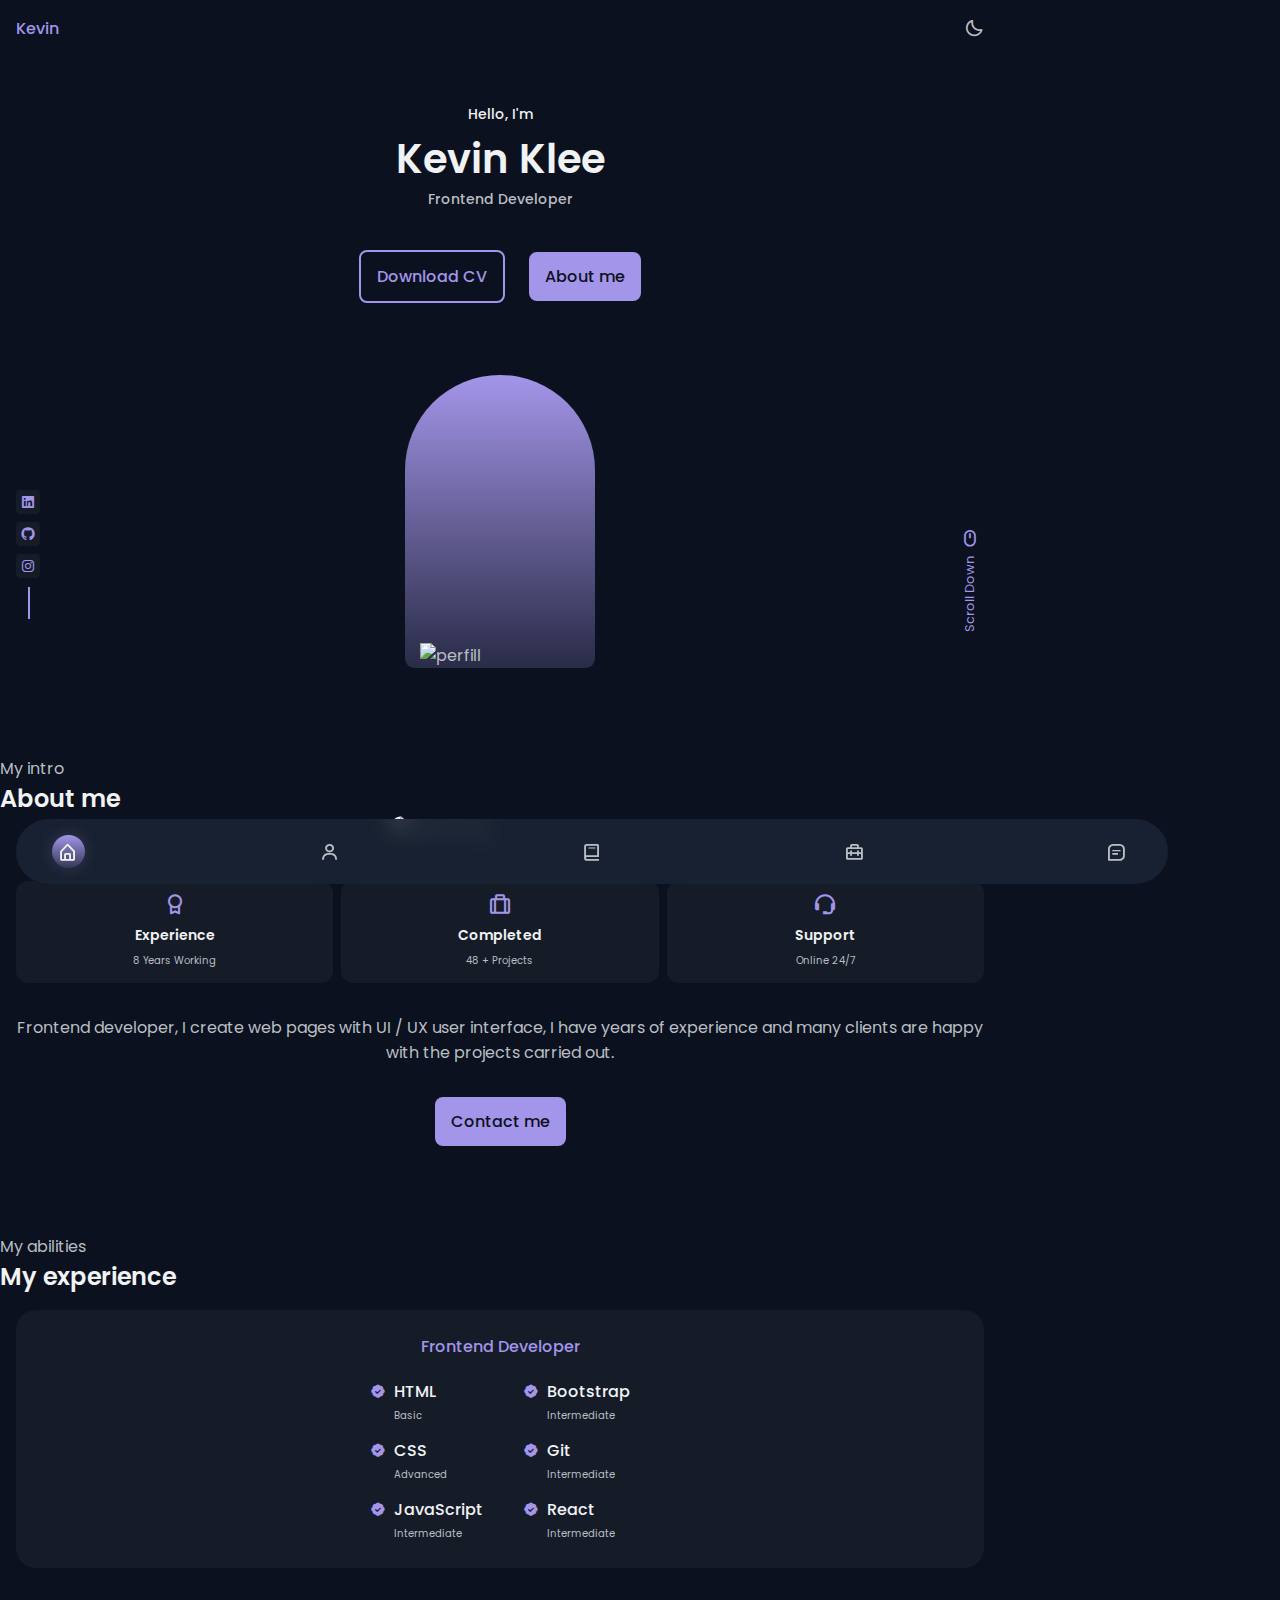
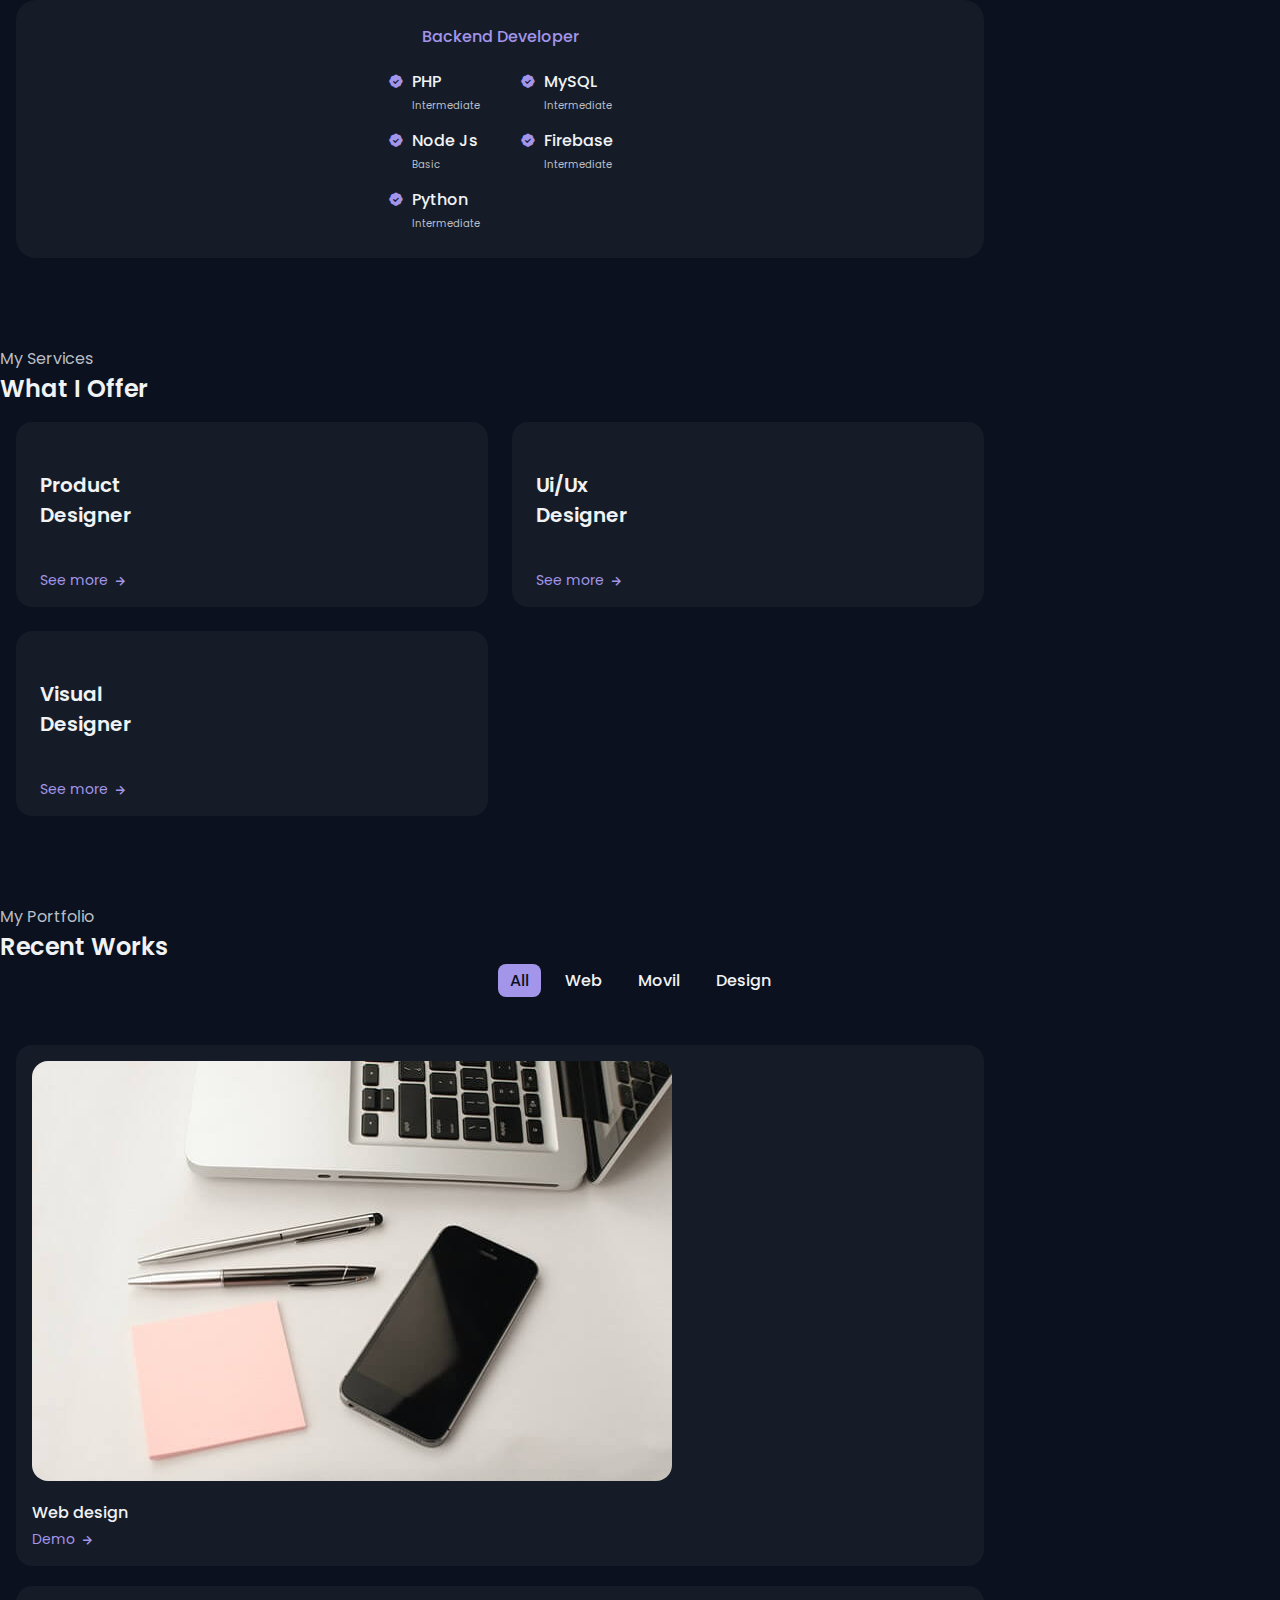
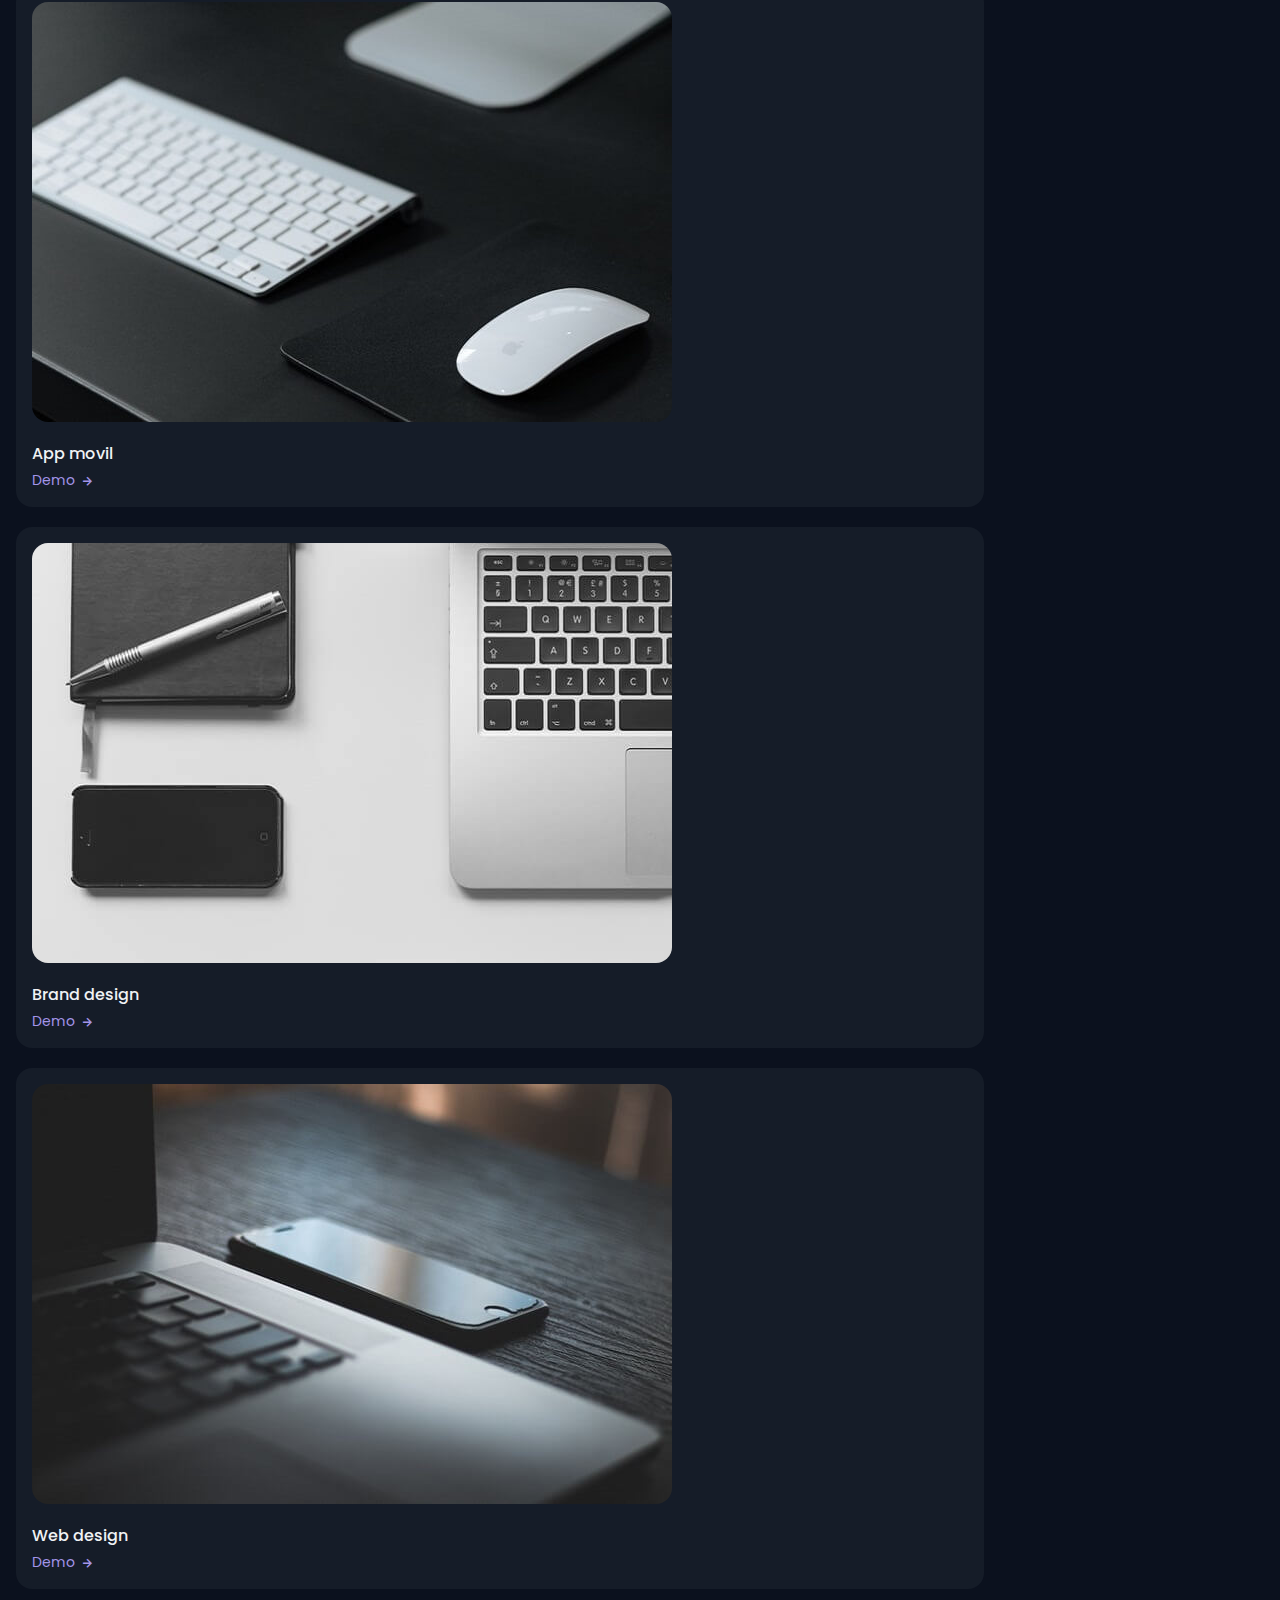
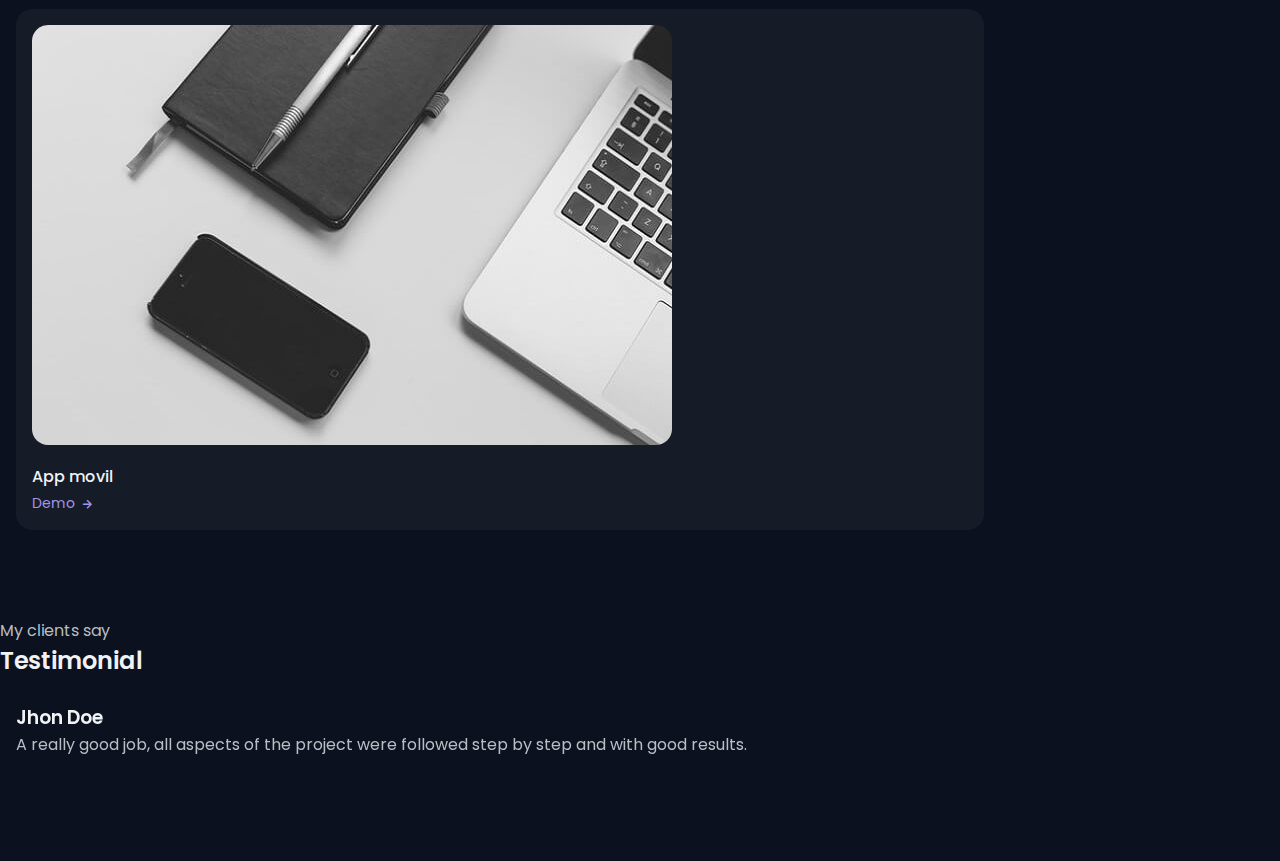
==== commit a175f332: "testimonials section" ====
--- a/index.html
+++ b/index.html
@@ -530,7 +530,55 @@
 
             <!--=============== TESTIMONIALS ===============-->
             <section class="testimonial section">
-                
+              <span class="section__subtitle">My clients say</span>
+              <h2 class="section__title">Testimonial</h2>
+      
+              <div class="testimonial__container container swiper">
+                <div class="swiper-wrapper">
+                  <div class="testimonial__card swiper-slide">
+                    <img
+                      src="assets/img/testimonial1.png"
+                      alt=""
+                      class="testimonial__img"
+                    />
+      
+                    <h3 class="testimonial__name">Jhon Doe</h3>
+                    <p class="testimonial__description">
+                      A really good job, all aspects of the project were followed step
+                      by step and with good results.
+                    </p>
+                  </div>
+      
+                  <div class="testimonial__card swiper-slide">
+                    <img
+                      src="assets/img/testimonial2.png"
+                      alt=""
+                      class="testimonial__img"
+                    />
+      
+                    <h3 class="testimonial__name">Paula Vusy</h3>
+                    <p class="testimonial__description">
+                      A really good job, all aspects of the project were followed step
+                      by step and with good results.
+                    </p>
+                  </div>
+      
+                  <div class="testimonial__card swiper-slide">
+                    <img
+                      src="assets/img/testimonial3.png"
+                      alt=""
+                      class="testimonial__img"
+                    />
+      
+                    <h3 class="testimonial__name">Sara Cill</h3>
+                    <p class="testimonial__description">
+                      A really good job, all aspects of the project were followed step
+                      by step and with good results.
+                    </p>
+                  </div>
+                </div>
+                <div class="swiper-pagination"></div>
+              </div>
             </section>
 
             <!--=============== CONTACT ===============-->
--- a/assets/css/styles.css
+++ b/assets/css/styles.css
@@ -110,7 +110,21 @@
 }
 
 /*=============== THEME ===============*/
-
+.change-theme {
+  font-size: 1.25rem;
+  cursor: pointer;
+  transition: 0.4s;
+}
+
+.change-theme:hover {
+  color: var(--first-color);
+}
+body.light-theme {
+  --title-color: hsl(var(--second-hue), 15%, 15%);
+  --text-color: hsl(var(--second-hue), 8%, 35%);
+  --body-color: hsl(var(--second-hue), 100%, 99%);
+  --container-color: #fff;
+}
 
 /*========== Variables Dark theme ==========*/
 
@@ -120,6 +134,57 @@
     the website, in light theme
 ==========*/
 
+.light-theme .scroll-header {
+  box-shadow: 0 2px 4px hsla(0, 0%, 1%, 0.1);
+}
+
+.light-theme .nav__menu {
+  background-color: hsl(var(--second-hue), 32%, 90%, 0.8);
+}
+
+.light-theme .home__social-link {
+  box-shadow: 0 2px 8px hsla(var(--second-hue), 48%, 8%, 0.1);
+}
+
+.light-theme .home__social-link::after,
+.light-theme .footer__social-link {
+  background-color: var(--title-color);
+}
+
+.light-theme .home__social-link,
+.light-theme .home__scroll,
+.light-theme .button,
+.light-theme .button:hover,
+.light-theme .active-work,
+.light-theme .footer__title,
+.light-theme .footer__link,
+.light-theme .footer__copy {
+  color: var(--title-color);
+}
+
+.light-theme .about__box {
+  box-shadow: 0 2px 8px hsla(var(--second-hue), 48%, 8%, 0.1);
+}
+
+.light-theme .skills__content,
+.light-theme .services__card,
+.light-theme .work__card,
+.light-theme .testimonial__card,
+.light-theme .contact__card {
+  box-shadow: 0 2px 16px hsla(var(--second-hue), 48%, 8%, 0.1);
+}
+
+.light-theme::-webkit-scrollbar {
+  background-color: hsl(var(--second-hue), 8%, 66%);
+}
+
+.light-theme::-webkit-scrollbar-thumb {
+  background-color: hsl(var(--second-hue), 8%, 54%);
+}
+
+.light-theme::-webkit-scrollbar-thumb:hover {
+  background-color: hsl(var(--second-hue), 8%, 44%);
+}
 
 /*=============== REUSABLE CSS CLASSES ===============*/
 .container {
@@ -536,12 +601,73 @@
 
 
 /*Active modal*/
-
+.active-modal {
+  visibility: visible;
+  opacity: 1;
+}
 
 /*=============== WORK ===============*/
-
+.work__container {
+  padding-top: 1rem;
+}
+
+.work__filter {
+  display: flex;
+  justify-content: center;
+  align-items: center;
+  column-gap: 0.75rem;
+  margin-bottom: 2rem;
+}
+
+.work__item {
+  cursor: pointer;
+  color: var(--title-color);
+  padding: 0.25rem 0.75rem;
+  font-weight: var(--font-medium);
+  border-radius: 0.5rem;
+}
+
+.work__card {
+  background-color: var(--container-color);
+  padding: 1rem;
+  border-radius: 1rem;
+}
+
+.work__img {
+  border-radius: 1rem;
+  margin-bottom: 0.75rem;
+}
+
+.work__title {
+  font-size: var(--normal-font-size);
+  font-weight: var(--font-medium);
+  margin-bottom: 0.25rem;
+}
+
+.work__button {
+  width: max-content;
+  color: var(--first-color);
+  font-size: var(--small-font-size);
+  display: flex;
+  align-items: center;
+  column-gap: 0.25rem;
+}
+
+.work__button:hover .work__icon {
+  transform: translateX(0.25rem);
+}
+
+.work__icon {
+  font-size: 1rem;
+  transition: 0.4s;
+}
 
 /* Active item work*/
+
+.active-work {
+  background-color: var(--first-color);
+  color: var(--body-color);
+}
 
 
 /*=============== TESTIMONIAL ===============*/
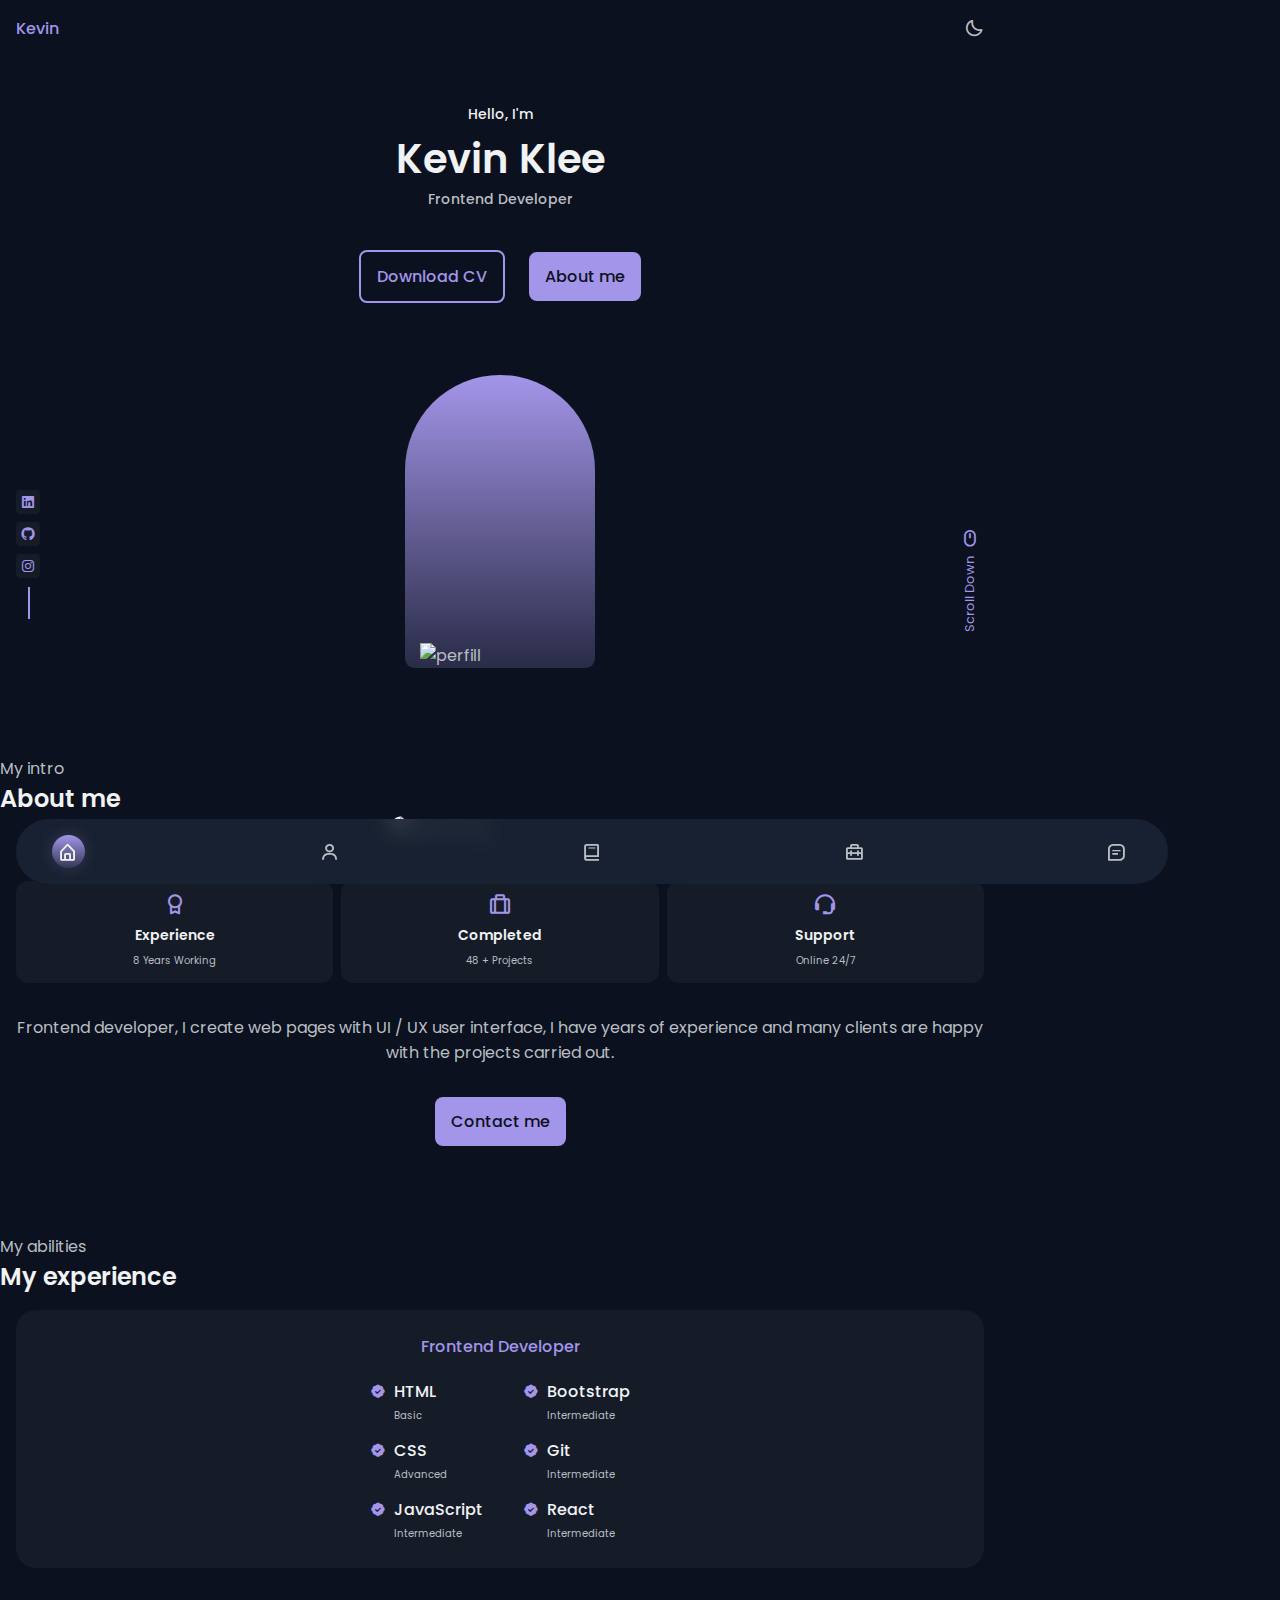
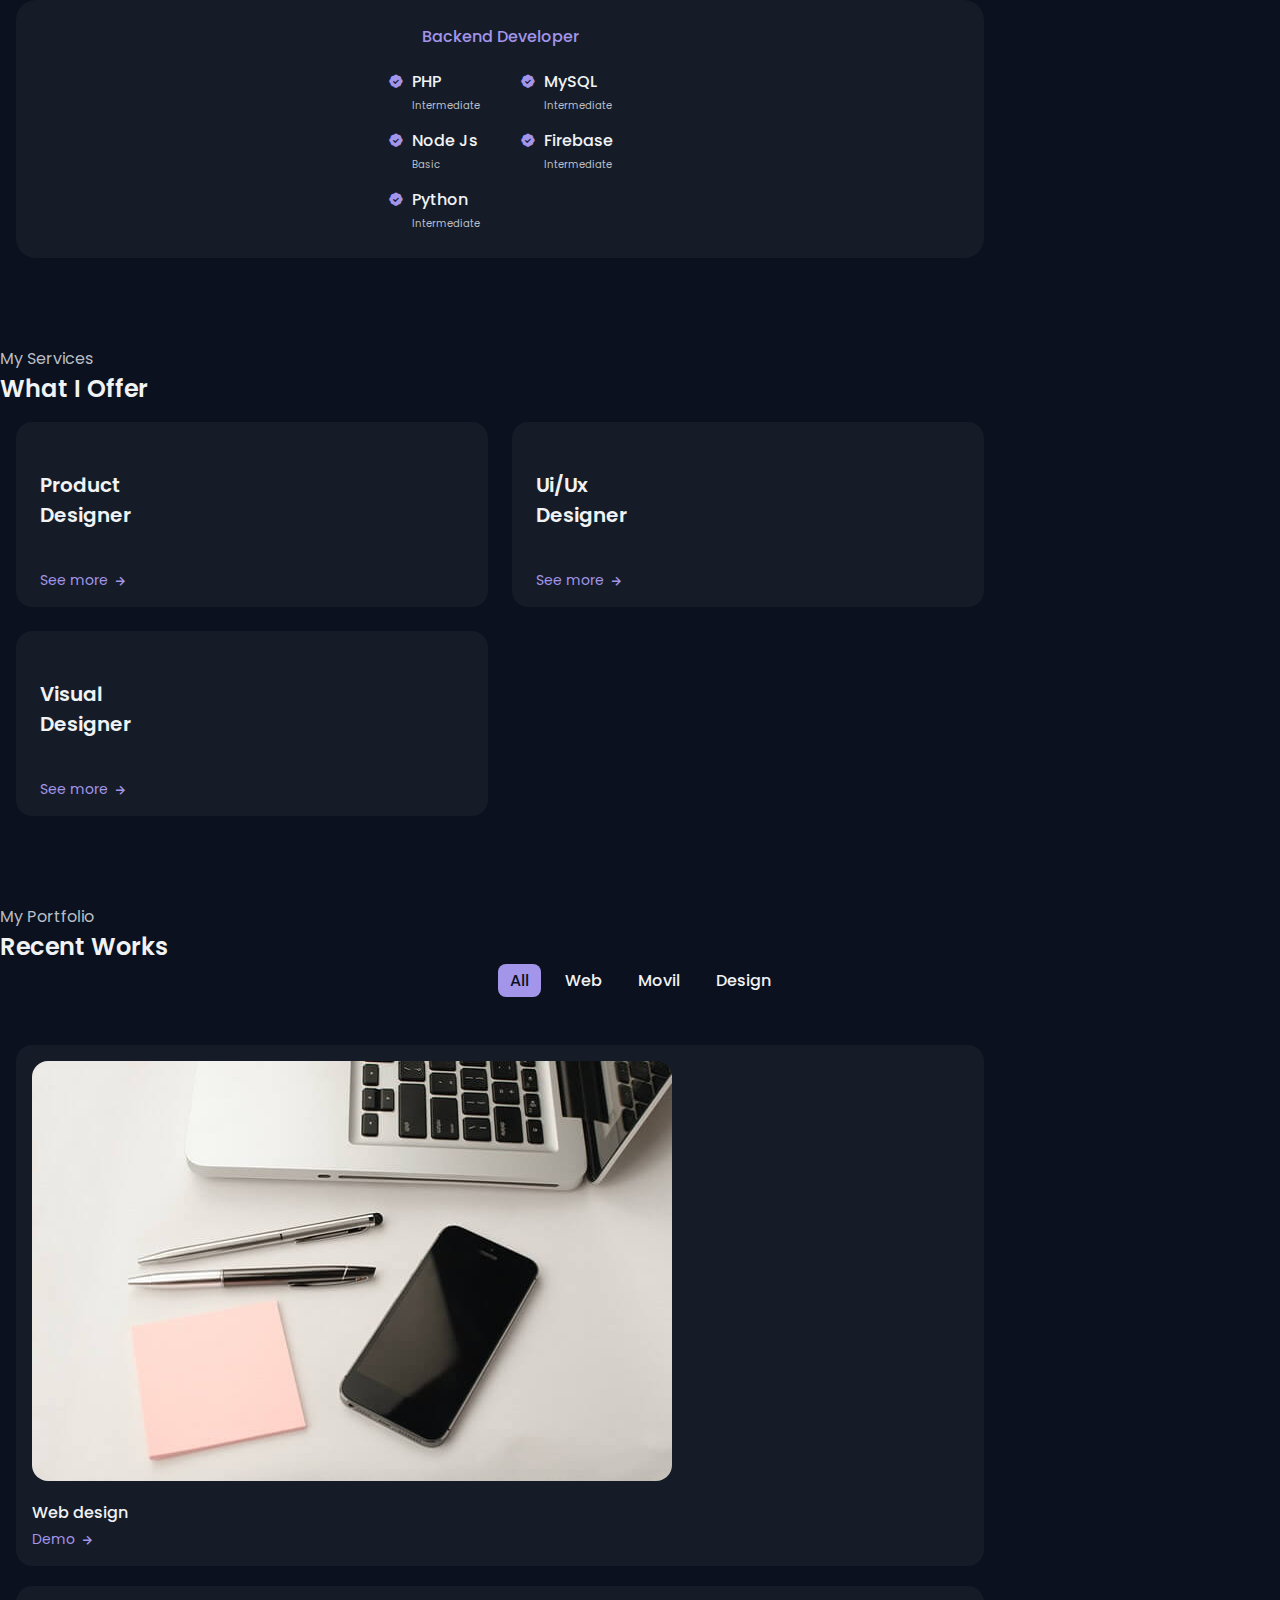
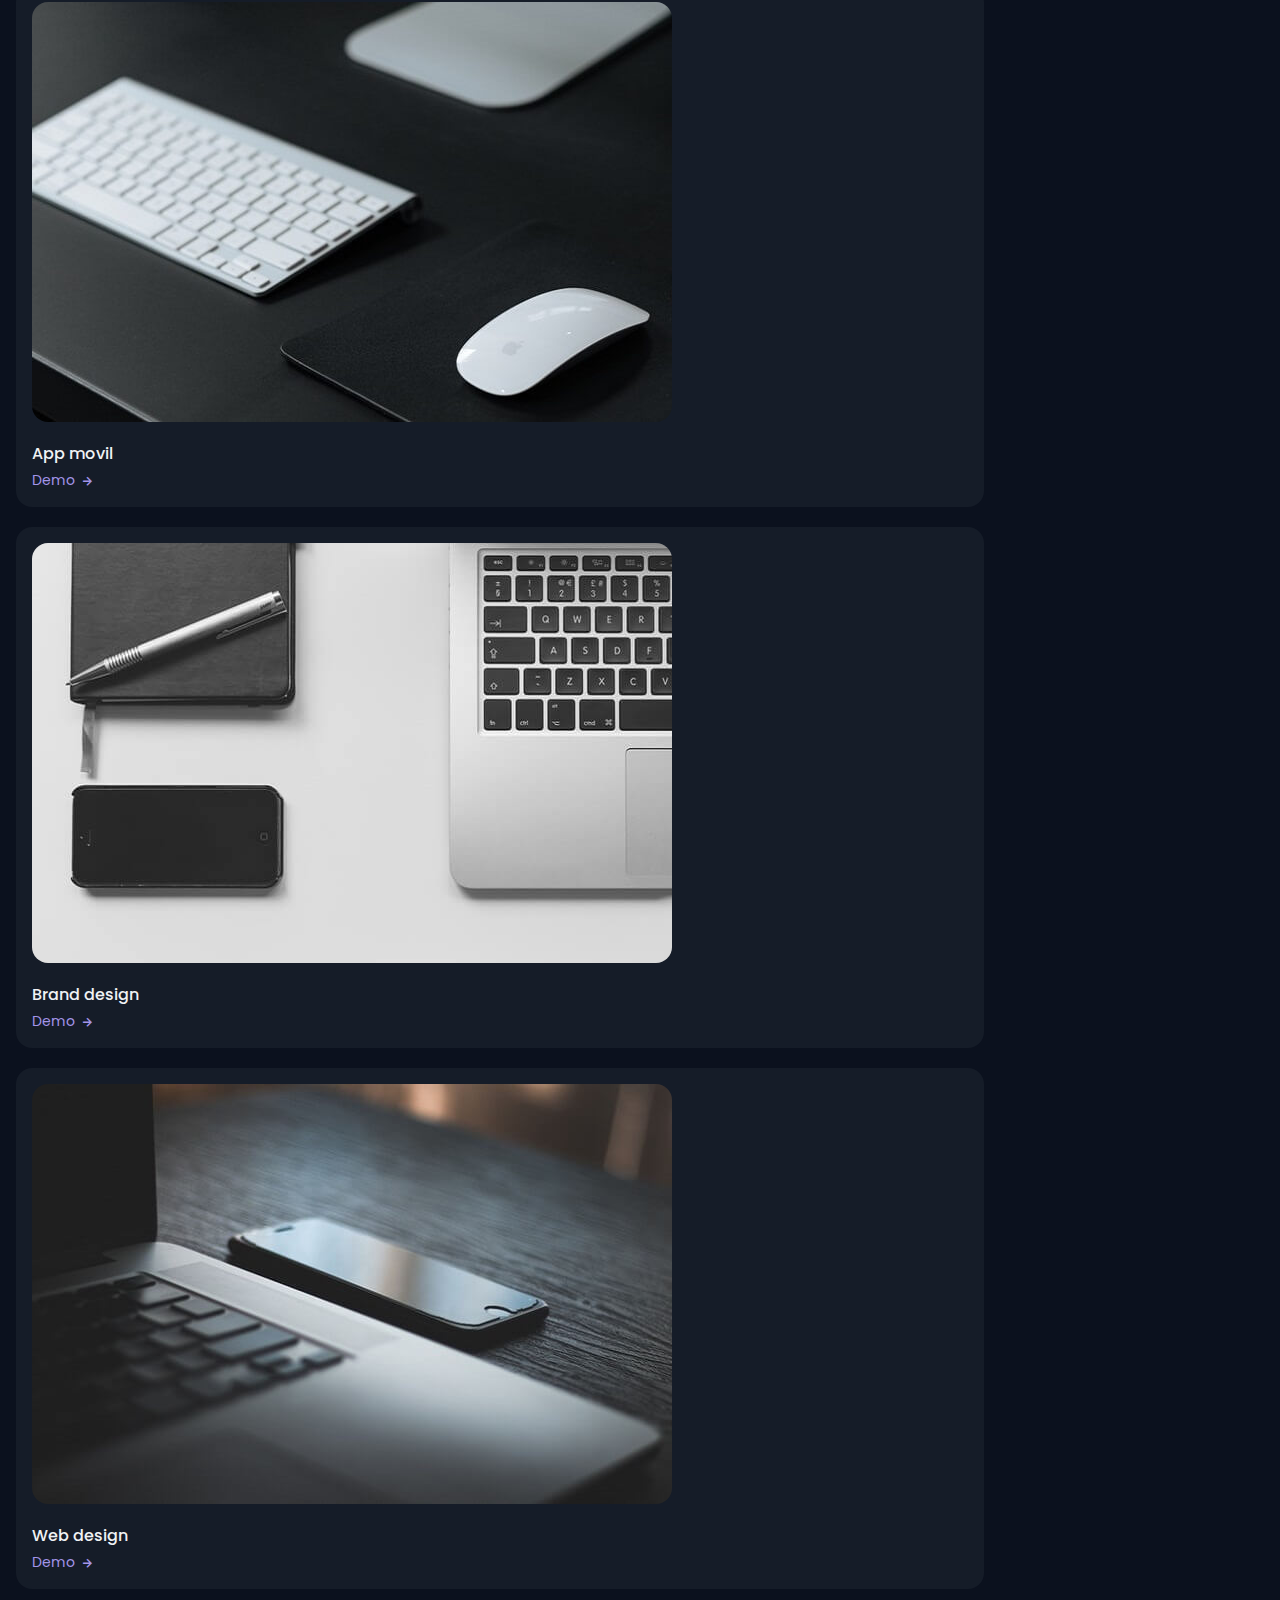
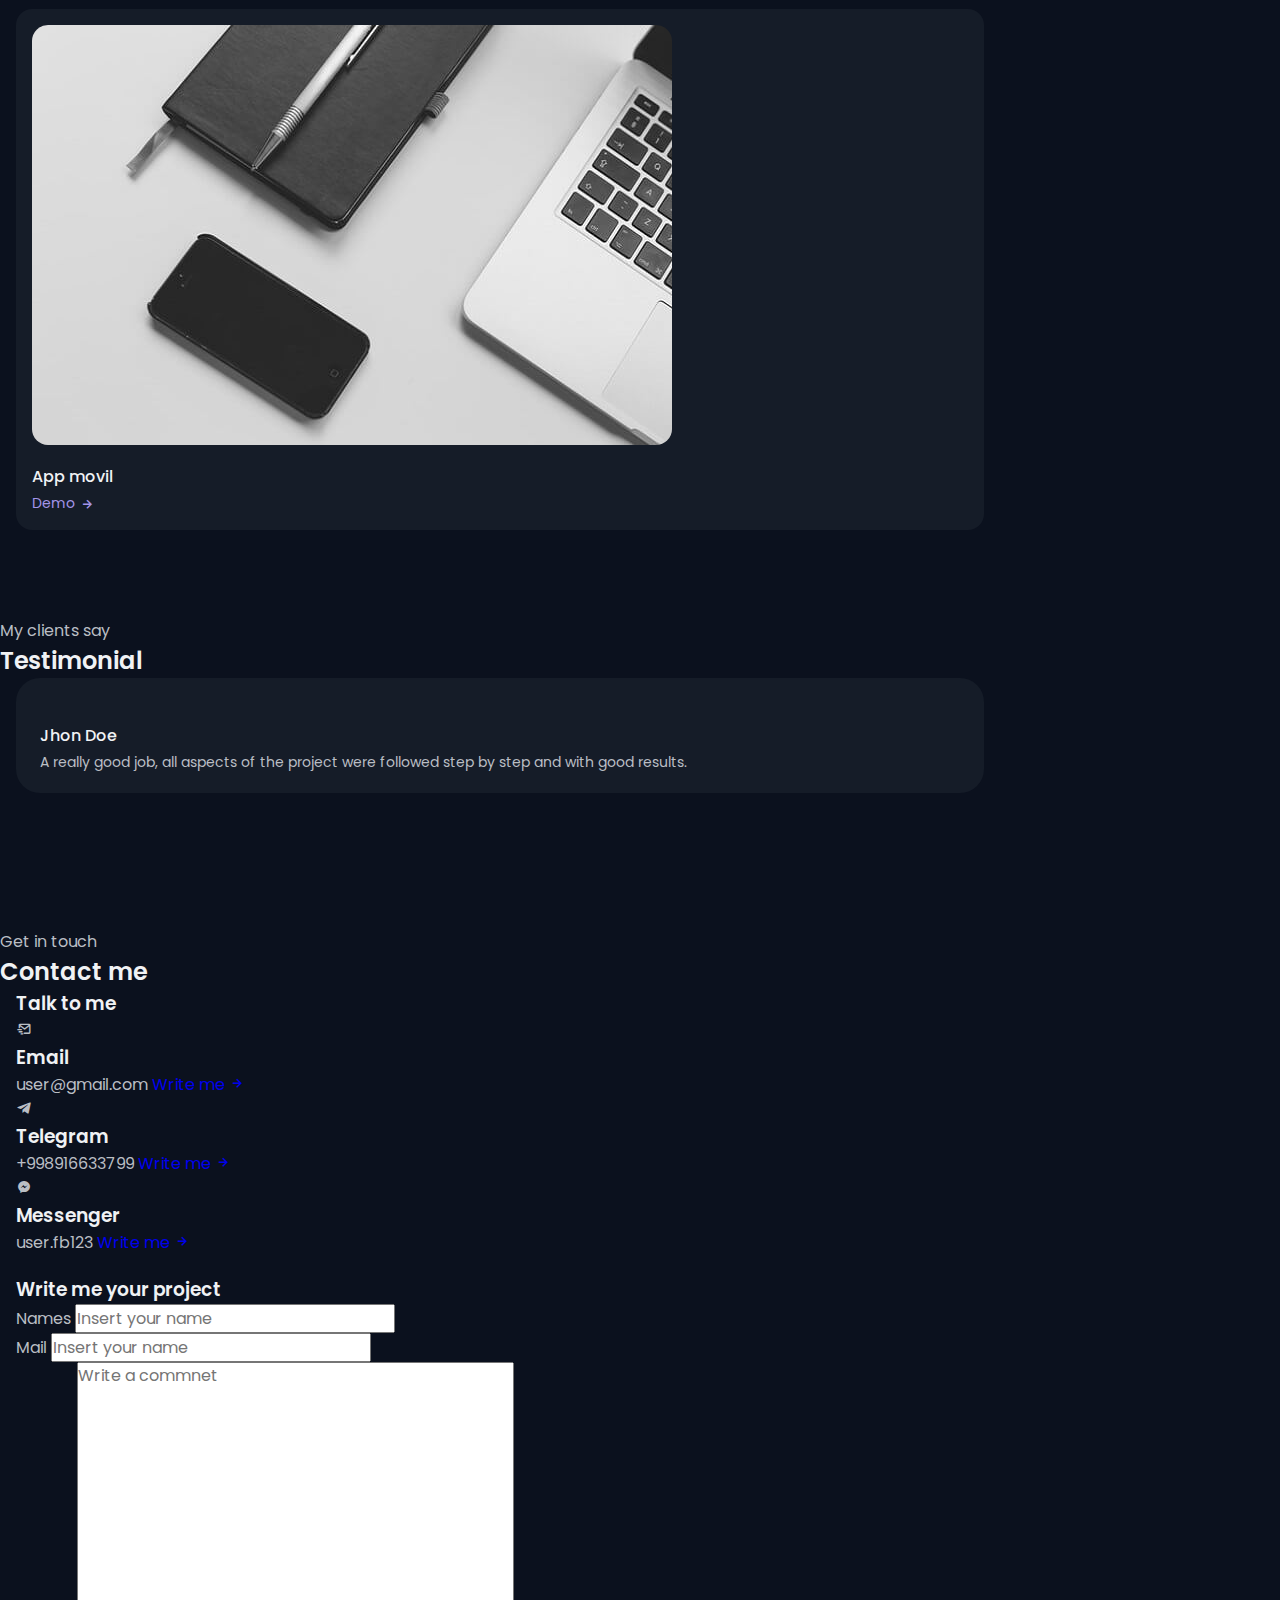
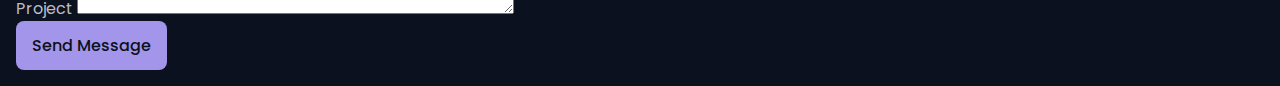
==== commit a90abb56: "contact section" ====
--- a/index.html
+++ b/index.html
@@ -583,7 +583,75 @@
 
             <!--=============== CONTACT ===============-->
             <section class="contact section" id="contact">
-                
+              <span class="section__subtitle">Get in touch</span>
+              <h2 class="section__title">Contact me</h2>
+      
+              <div class="contact__container container grid">
+                <div class="contact__content">
+                  <h3 class="contact__title">Talk to me</h3>
+      
+                  <div class="contact__info">
+                    <div class="contact__card">
+                      <i class="bx bx-mail-send contact__card-icon"></i>
+                      <h3 class="contact__card-title">Email</h3>
+                      <span class="contact__card-data">user@gmail.com</span>
+      
+                      <a href="mailto:abdullakhonovjavohirkhon@gmail.com" target="_blank" class="contact__button">
+                        Write me
+                        <i class="bx bx-right-arrow-alt contact__button-icon"></i>
+                      </a>
+      
+                    </div>
+                    <div class="contact__card">
+                      <i class="bx bxl-telegram contact__card-icon"></i>
+                      <h3 class="contact__card-title">Telegram</h3>
+                      <span class="contact__card-data">+998916633799</span>
+      
+                      <a href="https://t.me/Javohirxon_Abdullaxonov" target="_blank" class="contact__button">
+                        Write me
+                        <i class="bx bx-right-arrow-alt contact__button-icon"></i>
+                      </a>
+                      
+                    </div>
+                    <div class="contact__card">
+                      <i class="bx bxl-messenger contact__card-icon"></i>
+                      <h3 class="contact__card-title">Messenger</h3>
+                      <span class="contact__card-data">user.fb123</span>
+      
+                      <a href="https://m.me/bedimcode" target="_blank" class="contact__button">
+                        Write me
+                        <i class="bx bx-right-arrow-alt contact__button-icon"></i>
+                      </a>
+                      
+                    </div>
+                  </div>
+                </div>
+      
+                <div class="contact__content">
+                  <h3 class="contact__title">Write me your project</h3>
+      
+                  <form class="contact__form"> 
+                    <div class="contact__form-div">
+                      <label for="" class="contact__form-tag">Names</label>
+                      <input type="text" class="contact__form-input" placeholder="Insert your name"> 
+                    </div>
+      
+                    
+                    <div class="contact__form-div">
+                      <label for="" class="contact__form-tag">Mail</label>
+                      <input type="email" class="contact__form-input" placeholder="Insert your name"> 
+                    </div>
+      
+                    
+                    <div class="contact__form-div contact__form-area">
+                      <label for="" class="contact__form-tag">Project</label>
+                     <textarea class="contact__form-input" cols="30" rows="10" placeholder="Write a commnet"></textarea>
+                    </div>
+      
+                    <button class="button">Send Message</button>
+                  </form>
+                </div>
+              </div>
             </section>
         </main>
 
--- a/assets/css/styles.css
+++ b/assets/css/styles.css
@@ -672,9 +672,35 @@
 
 /*=============== TESTIMONIAL ===============*/
 
-
+.testimonial__card {
+  background-color: var(--container-color);
+  padding: 1.25rem 1.5rem;
+  border-radius: 1.5rem;
+  margin-bottom: 3rem;
+}
+
+.testimonial__img {
+  width: 60px;
+  border-radius: 3rem;
+  margin-bottom: 1rem;
+}
+
+.testimonial__name {
+  font-size: var(--normal-font-size);
+  font-weight: var(--font-medium);
+  margin-bottom: 0.25rem;
+}
+
+.testimonial__description {
+  font-size: var(--small-font-size);
+}
 /* Swiper class */
-
+.swiper-pagination-bullet {
+  background-color: var(--text-color-light);
+}
+.swiper-pagination-bullet-active {
+  background-color: var(--first-color);
+}
 
 /*=============== CONTACT ===============*/
 
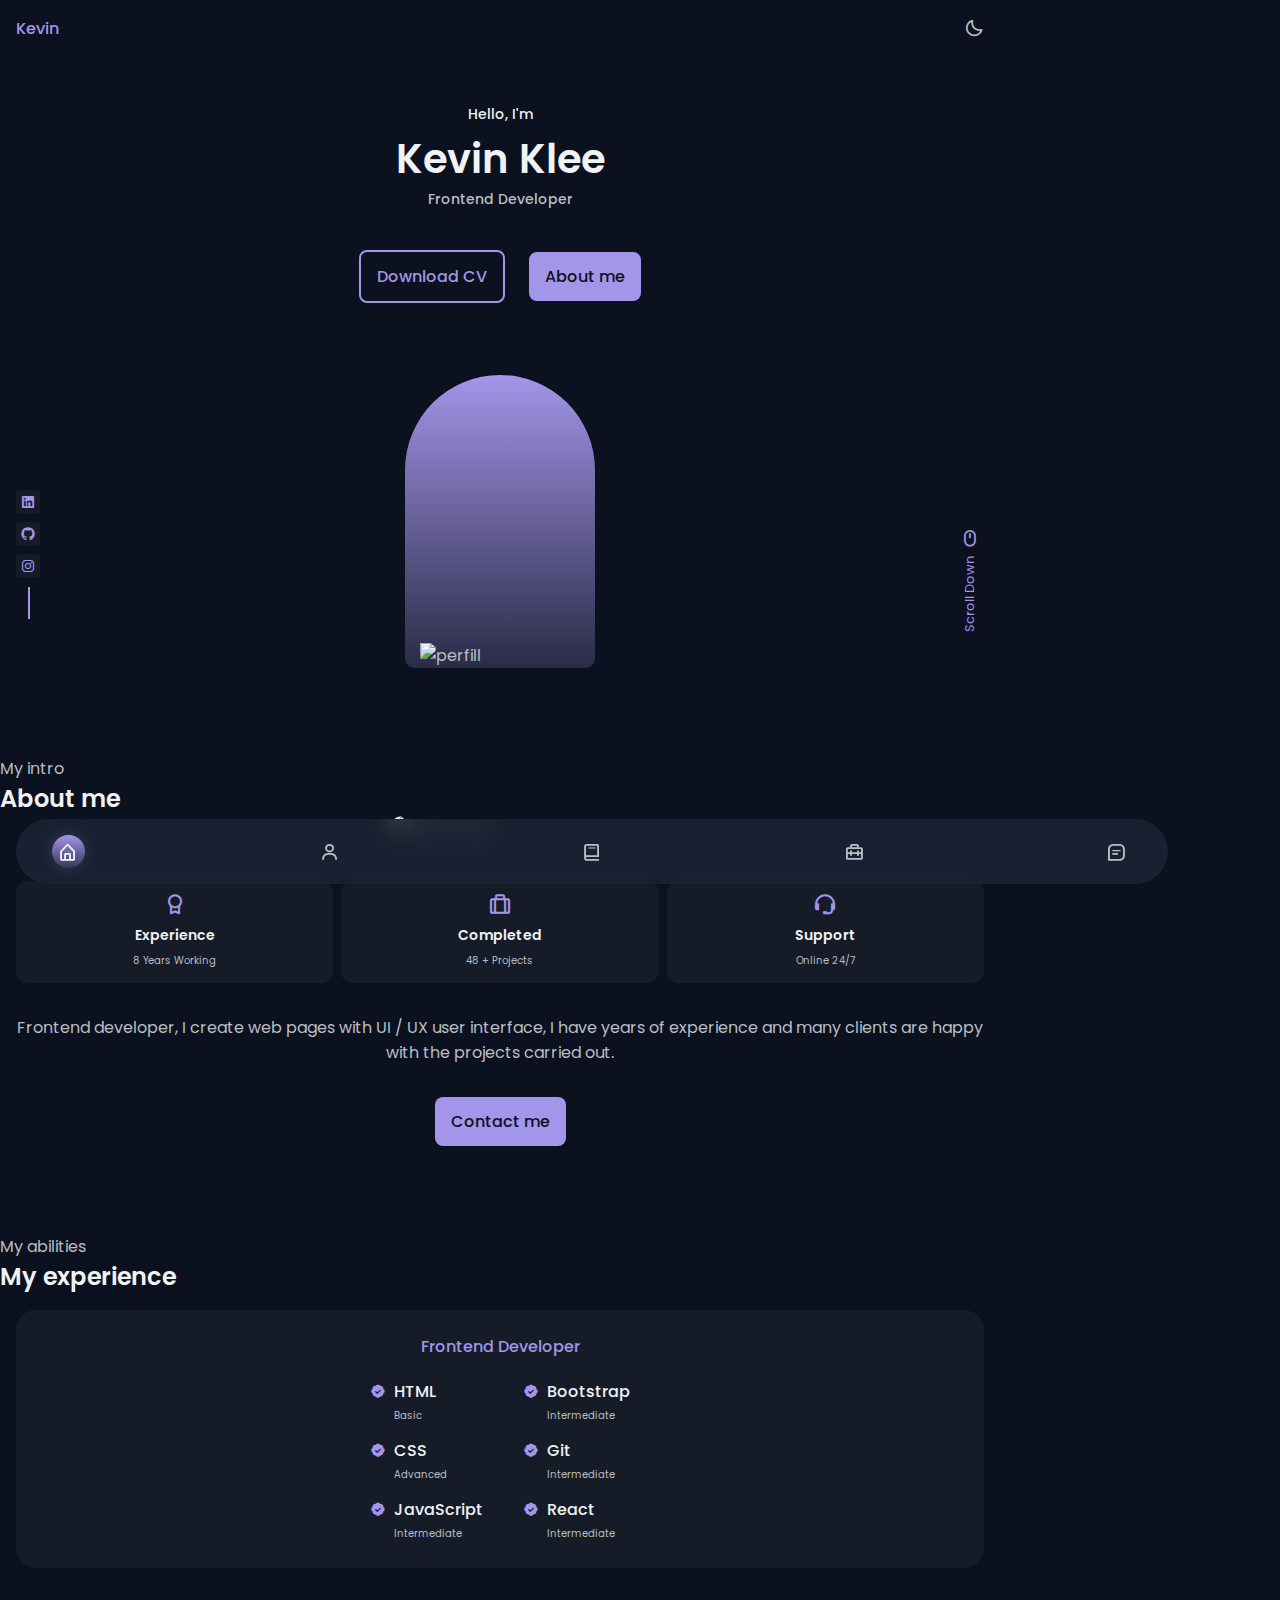
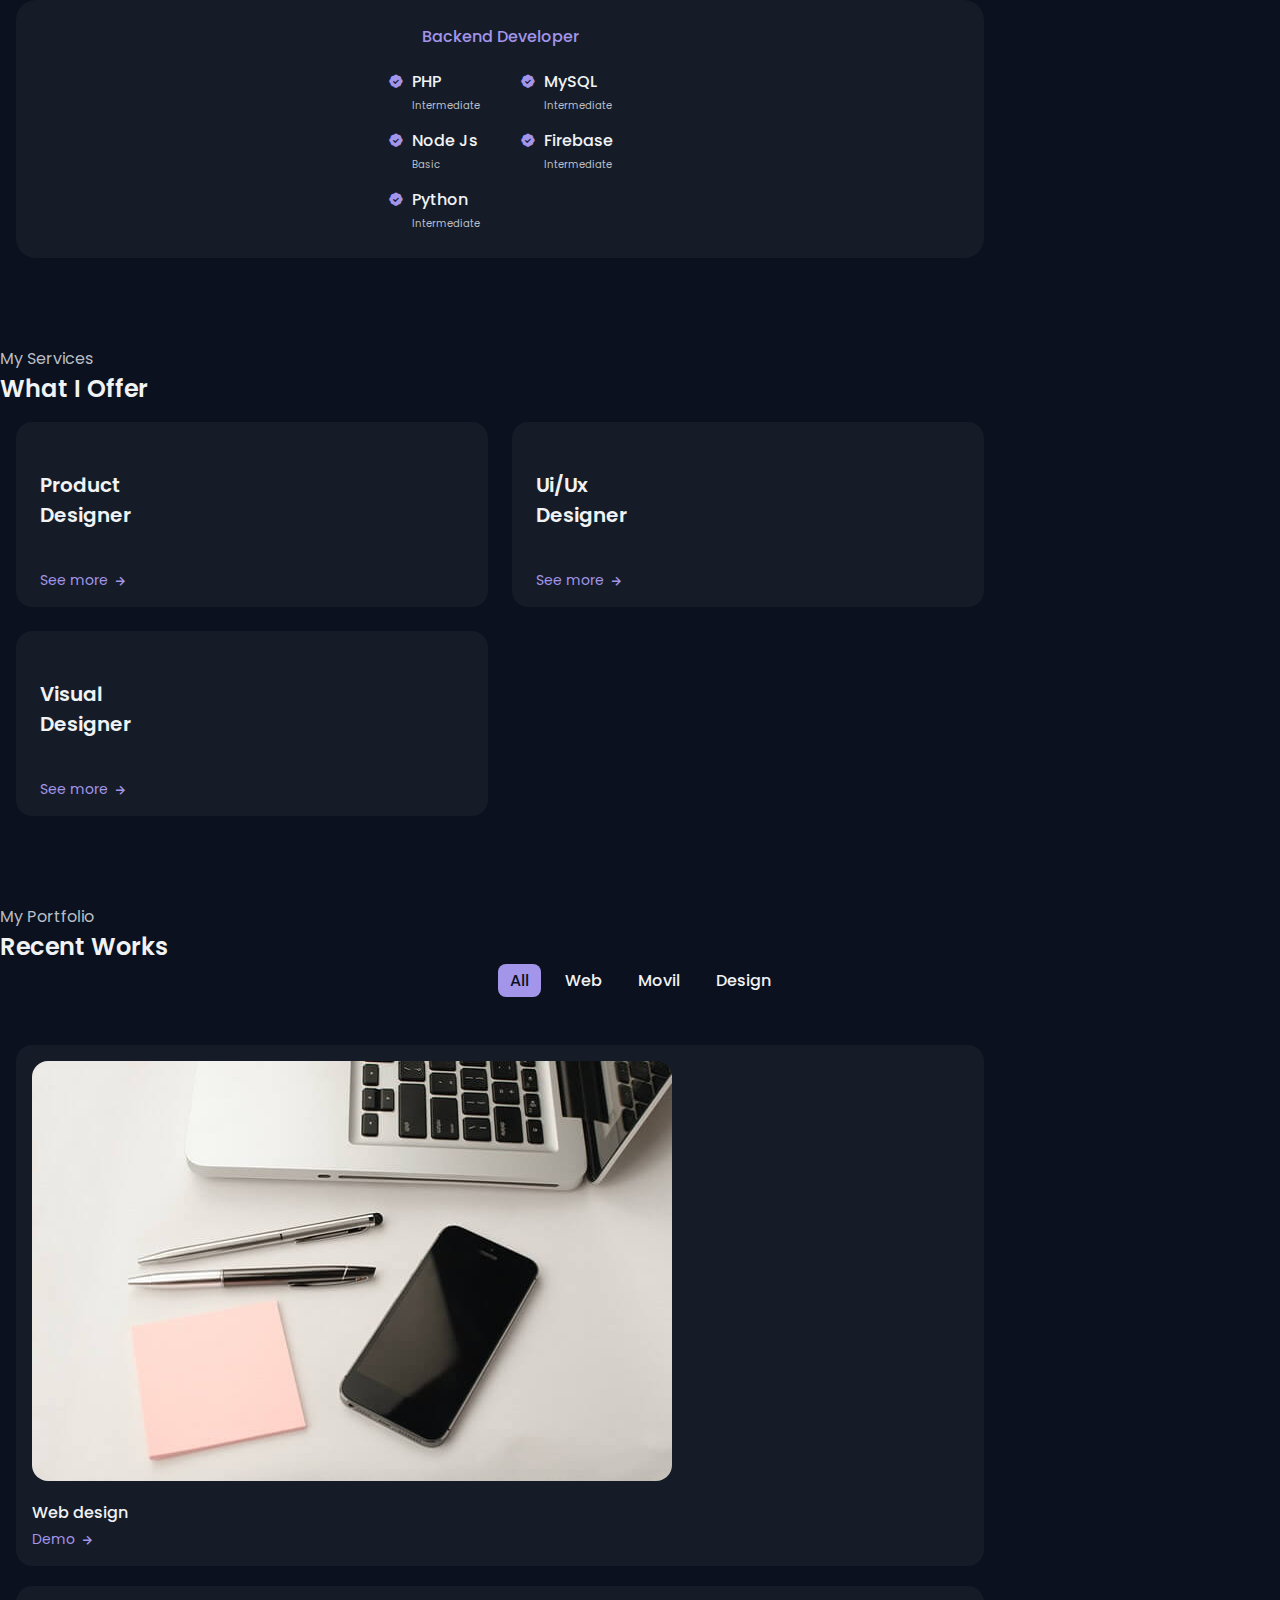
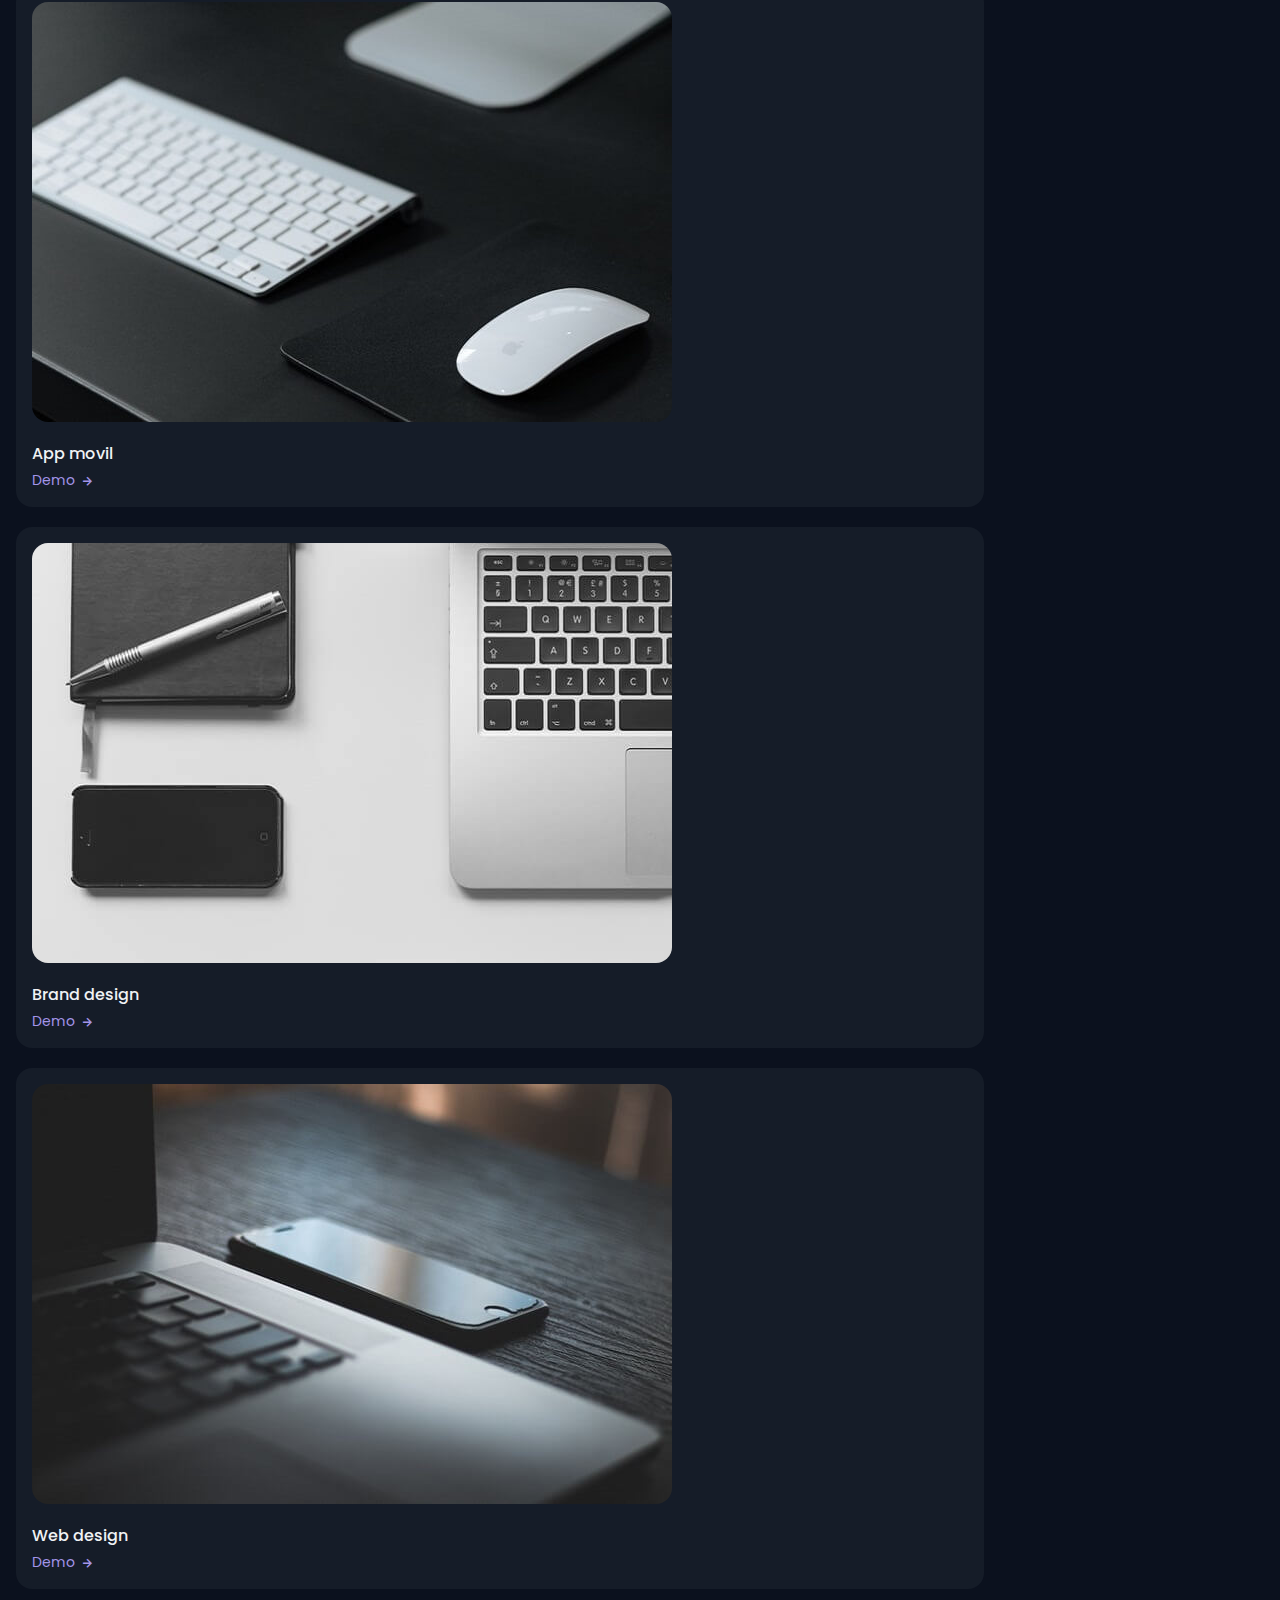
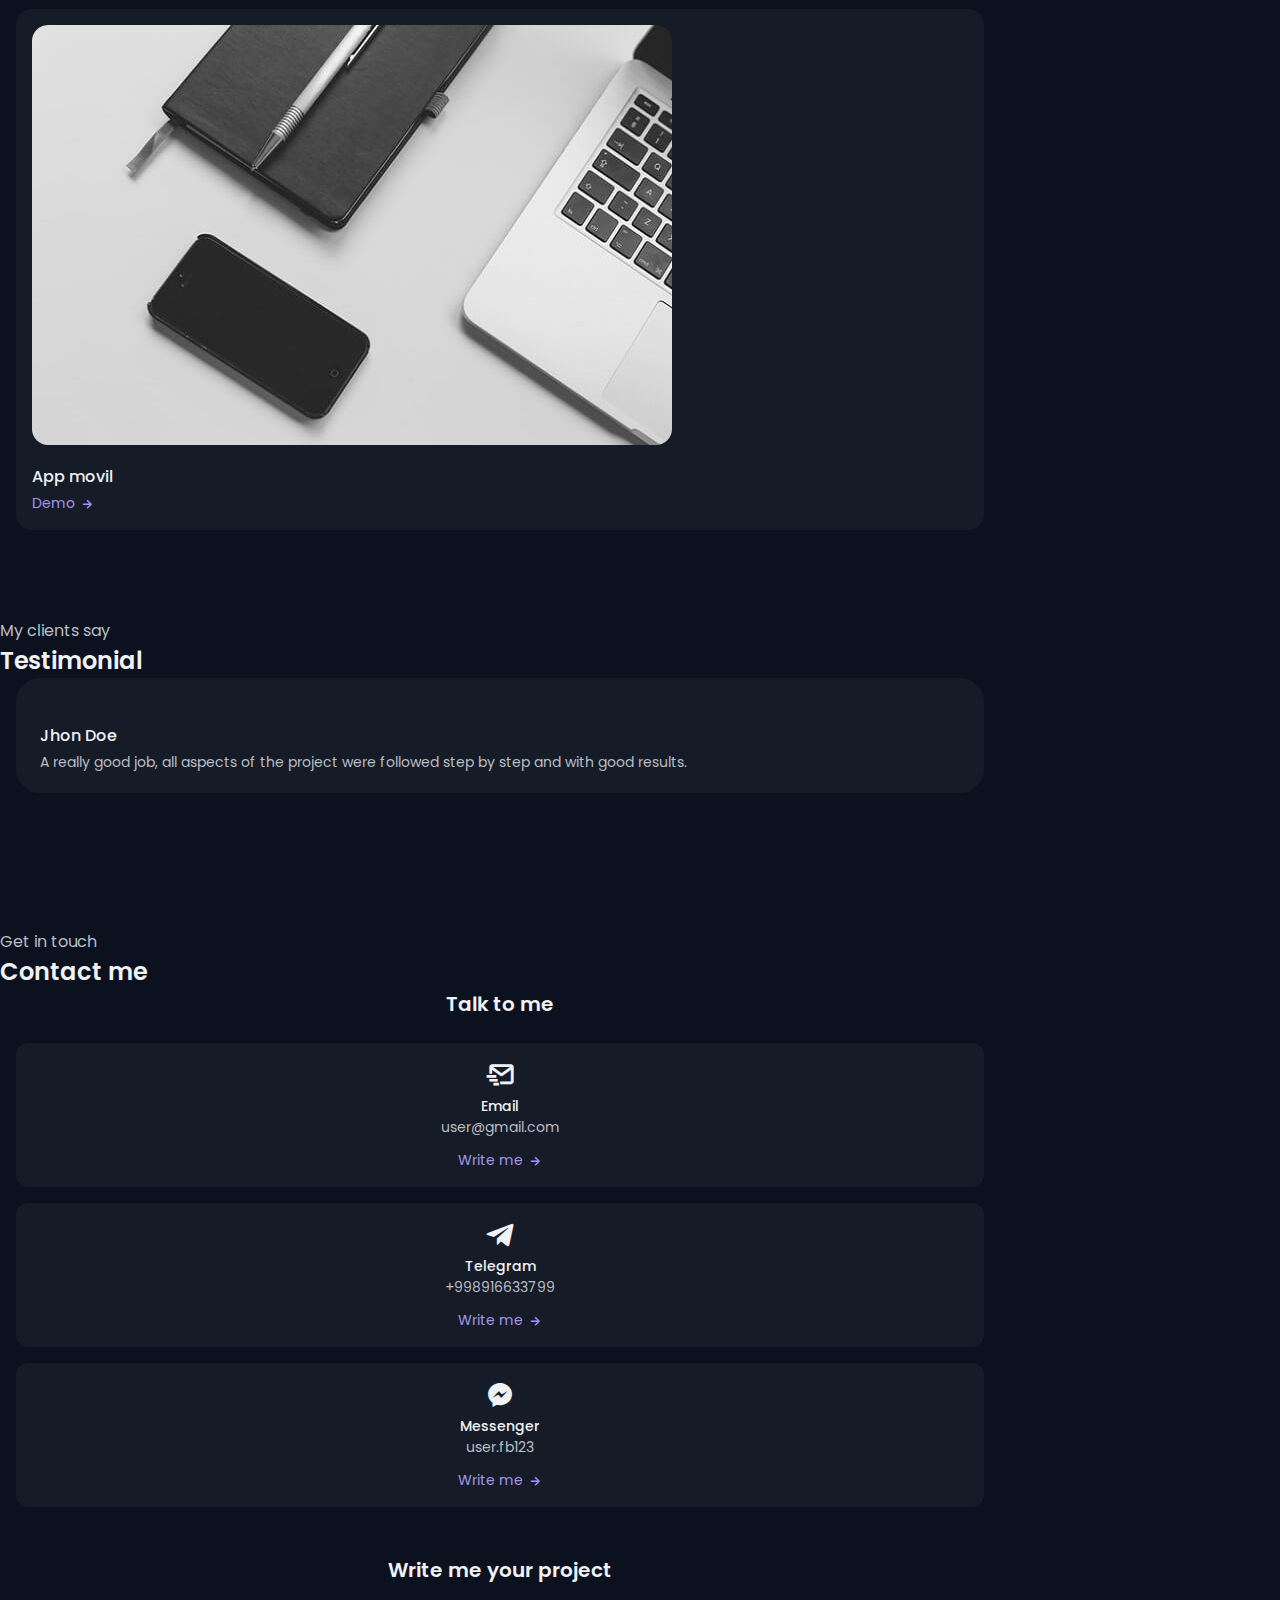
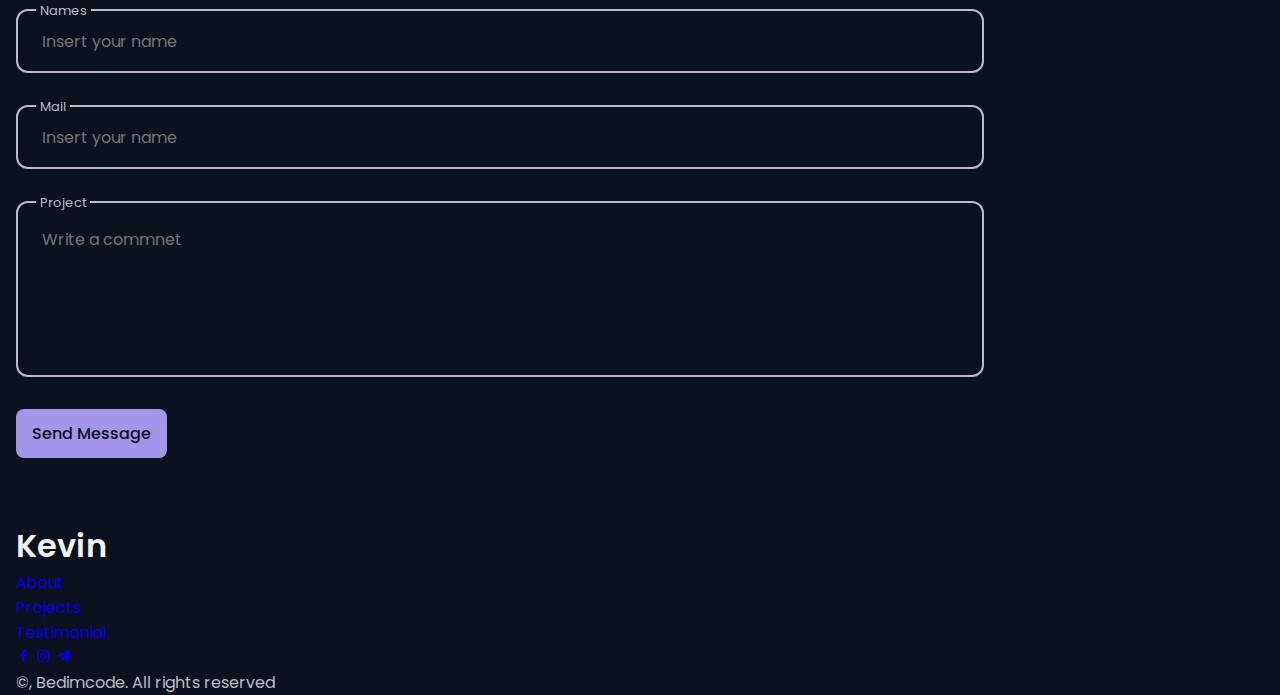
==== commit 037acf5a: "footer section" ====
--- a/index.html
+++ b/index.html
@@ -657,7 +657,41 @@
 
         <!--=============== FOOTER ===============-->
         <footer class="footer">
-            
+          <div class="footer__container container">
+            <h1 class="footer__title">Kevin</h1>
+    
+            <ul class="footer__list">
+              <li>
+                <a href="#about" class="footer__link">About</a>
+              </li>
+    
+              <li>
+                <a href="#work" class="footer__link">Projects</a>
+              </li>
+    
+              <li>
+                <a href="#testimonial" class="footer__link">Testimonial</a>
+              </li>
+            </ul>
+    
+            <ul class="footer__social">
+              <a href="https://www.facebook.com/javohirkhon.abdullakhonov" class="footer__social-link">
+                <i class="bx bxl-facebook"></i>
+              </a>
+              <a href="https://instagram.com/javohirweb7" class="footer__social-link">
+                <i class="bx bxl-instagram"></i>
+              </a>
+              <a href="https://t.me/Javohirxon_Abdullaxonov" class="footer__social-link">
+                <i class="bx bxl-telegram"></i>
+              </a>
+            </ul>
+    
+    
+            <span class="footer__copy">
+              &#169, Bedimcode. All rights reserved
+            </span>
+    
+          </div>
         </footer>
 
       
--- a/assets/css/styles.css
+++ b/assets/css/styles.css
@@ -703,7 +703,90 @@
 }
 
 /*=============== CONTACT ===============*/
-
+.contact__container {
+  row-gap: 3rem;
+  padding-bottom: 3rem;
+}
+.contact__title {
+  text-align: center;
+  font-size: var(--h3-font-size);
+  margin-bottom: 1.5rem;
+}
+.contact__info {
+  display: grid;
+  gap: 1rem;
+}
+.contact__card {
+  background-color: var(--container-color);
+  padding: 1rem;
+  border-radius: 0.75rem;
+  text-align: center;
+}
+.contact__card-icon {
+  font-size: 2rem;
+  color: var(--title-color);
+  margin-bottom: 0.25rem;
+}
+.contact__card-data,
+.contact__card-title {
+  font-size: var(--small-font-size);
+}
+.contact__card-title {
+  font-weight: var(--font-medium);
+}
+.contact__card-data {
+  display: block;
+  margin-bottom: 0.75rem;
+}
+.contact__button {
+  color: var(--first-color);
+  font-size: var(--small-font-size);
+  display: flex;
+  align-items: center;
+  justify-content: center;
+  column-gap: 0.25rem;
+}
+.contact__button:hover .contact__button-icon {
+  transform: translateX(0.25rem);
+}
+.contact__button-icon {
+  font-size: 1rem;
+  transition: 0.4s;
+}
+.contact__form-div {
+  position: relative;
+  margin-bottom: 2rem;
+  height: 4rem;
+}
+.contact__form-input {
+  position: absolute;
+  top: 0;
+  left: 0;
+  width: 100%;
+  height: 100%;
+  border: 2px solid var(--text-color);
+  border-radius: 0.75rem;
+  background: none;
+  color: var(--text-color);
+  outline: none;
+  padding: 1.5rem;
+  z-index: 1;
+}
+.contact__form-tag {
+  position: absolute;
+  top: -0.75rem;
+  left: 1.25rem;
+  font-size: var(--smaller-font-size);
+  padding: 0.25rem;
+  background-color: var(--body-color);
+  z-index: 10;
+}
+.contact__form-area {
+  height: 11rem;
+}
+.contact__form-area textarea {
+  resize: none;
+}
 
 /*=============== FOOTER ===============*/
 
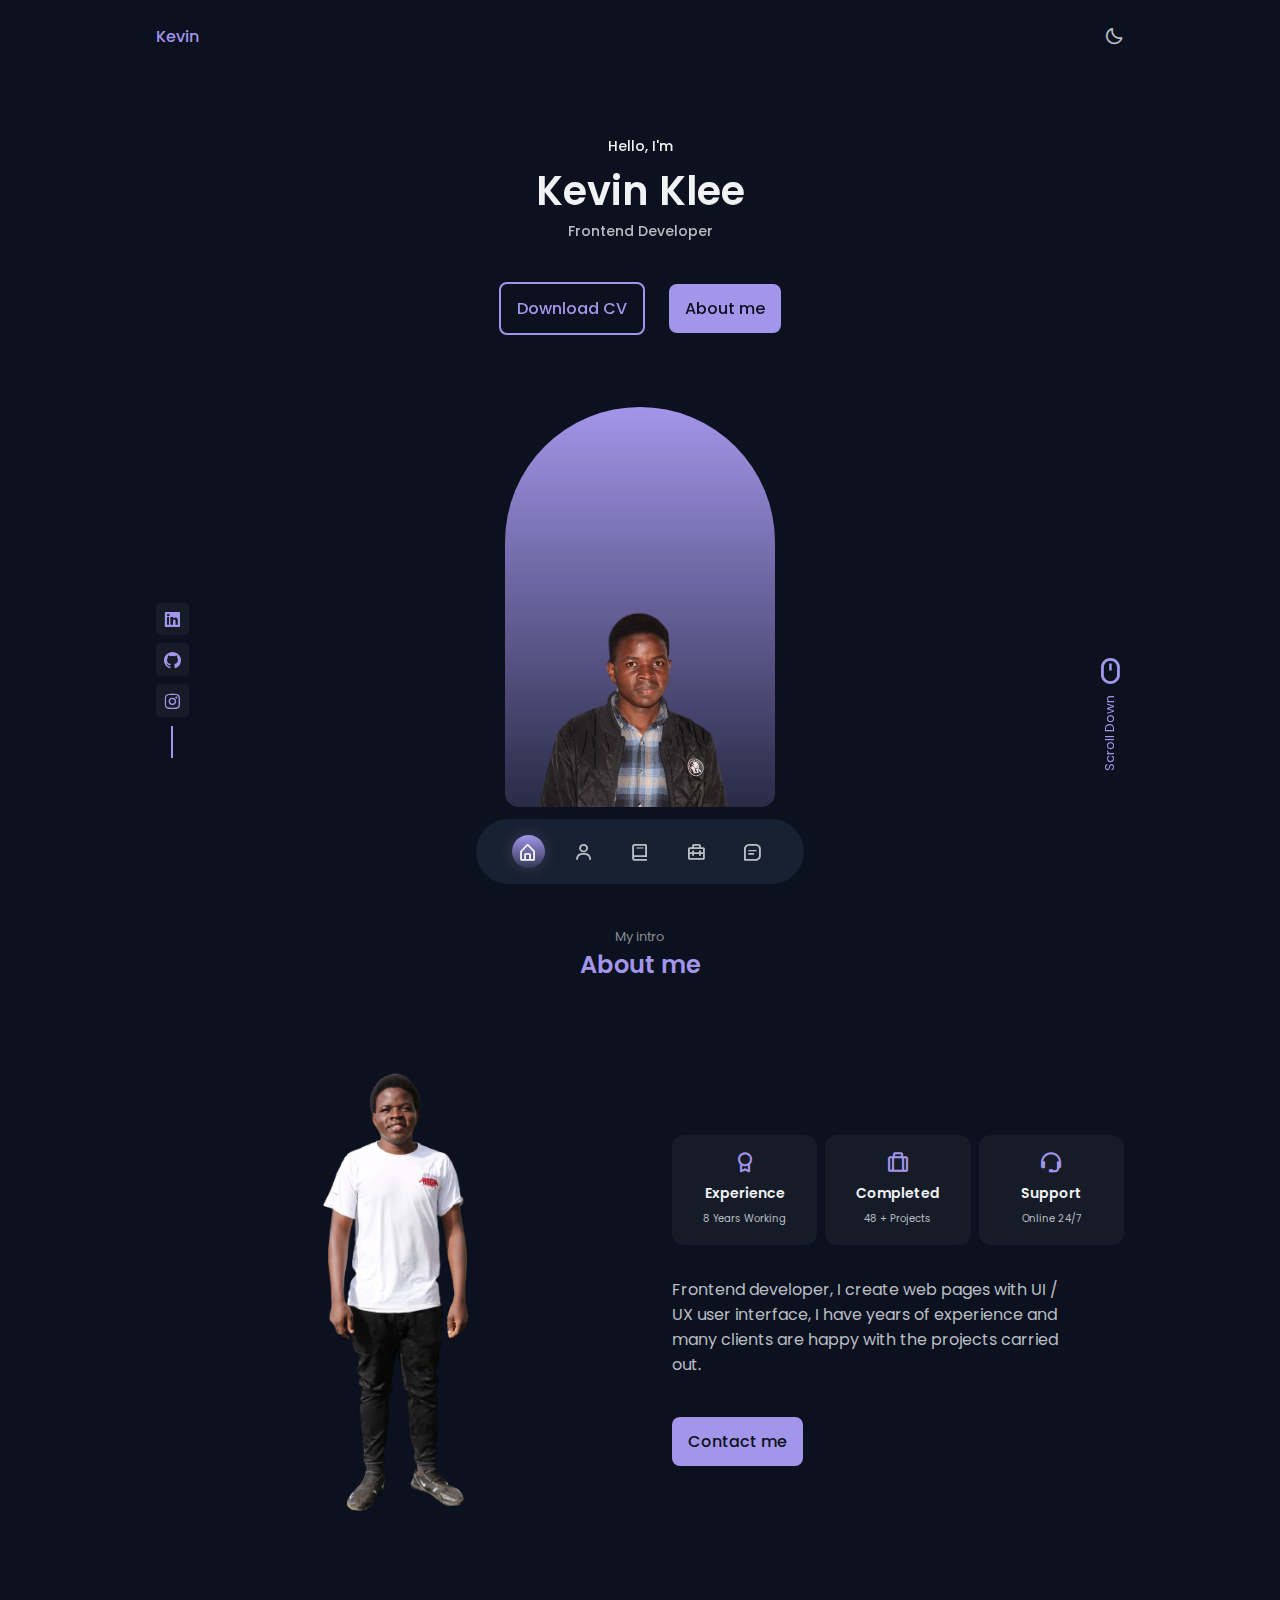
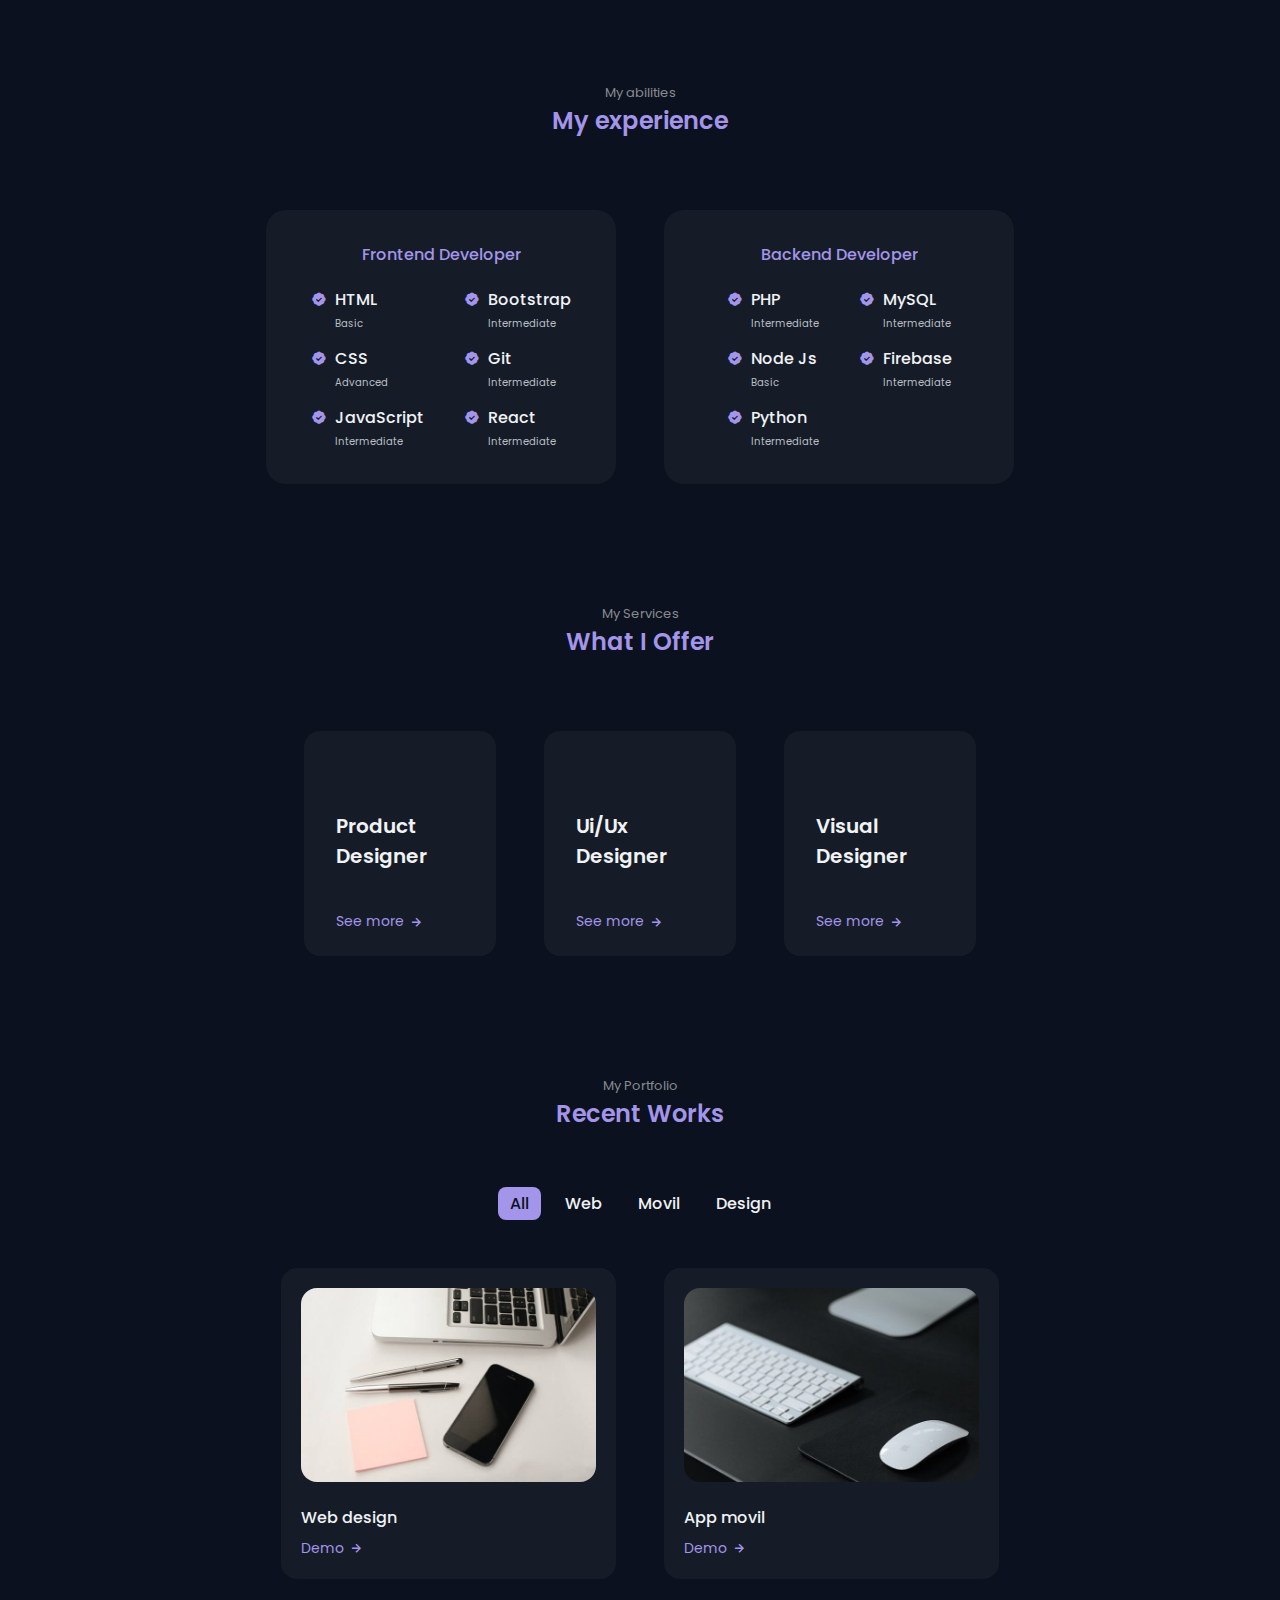
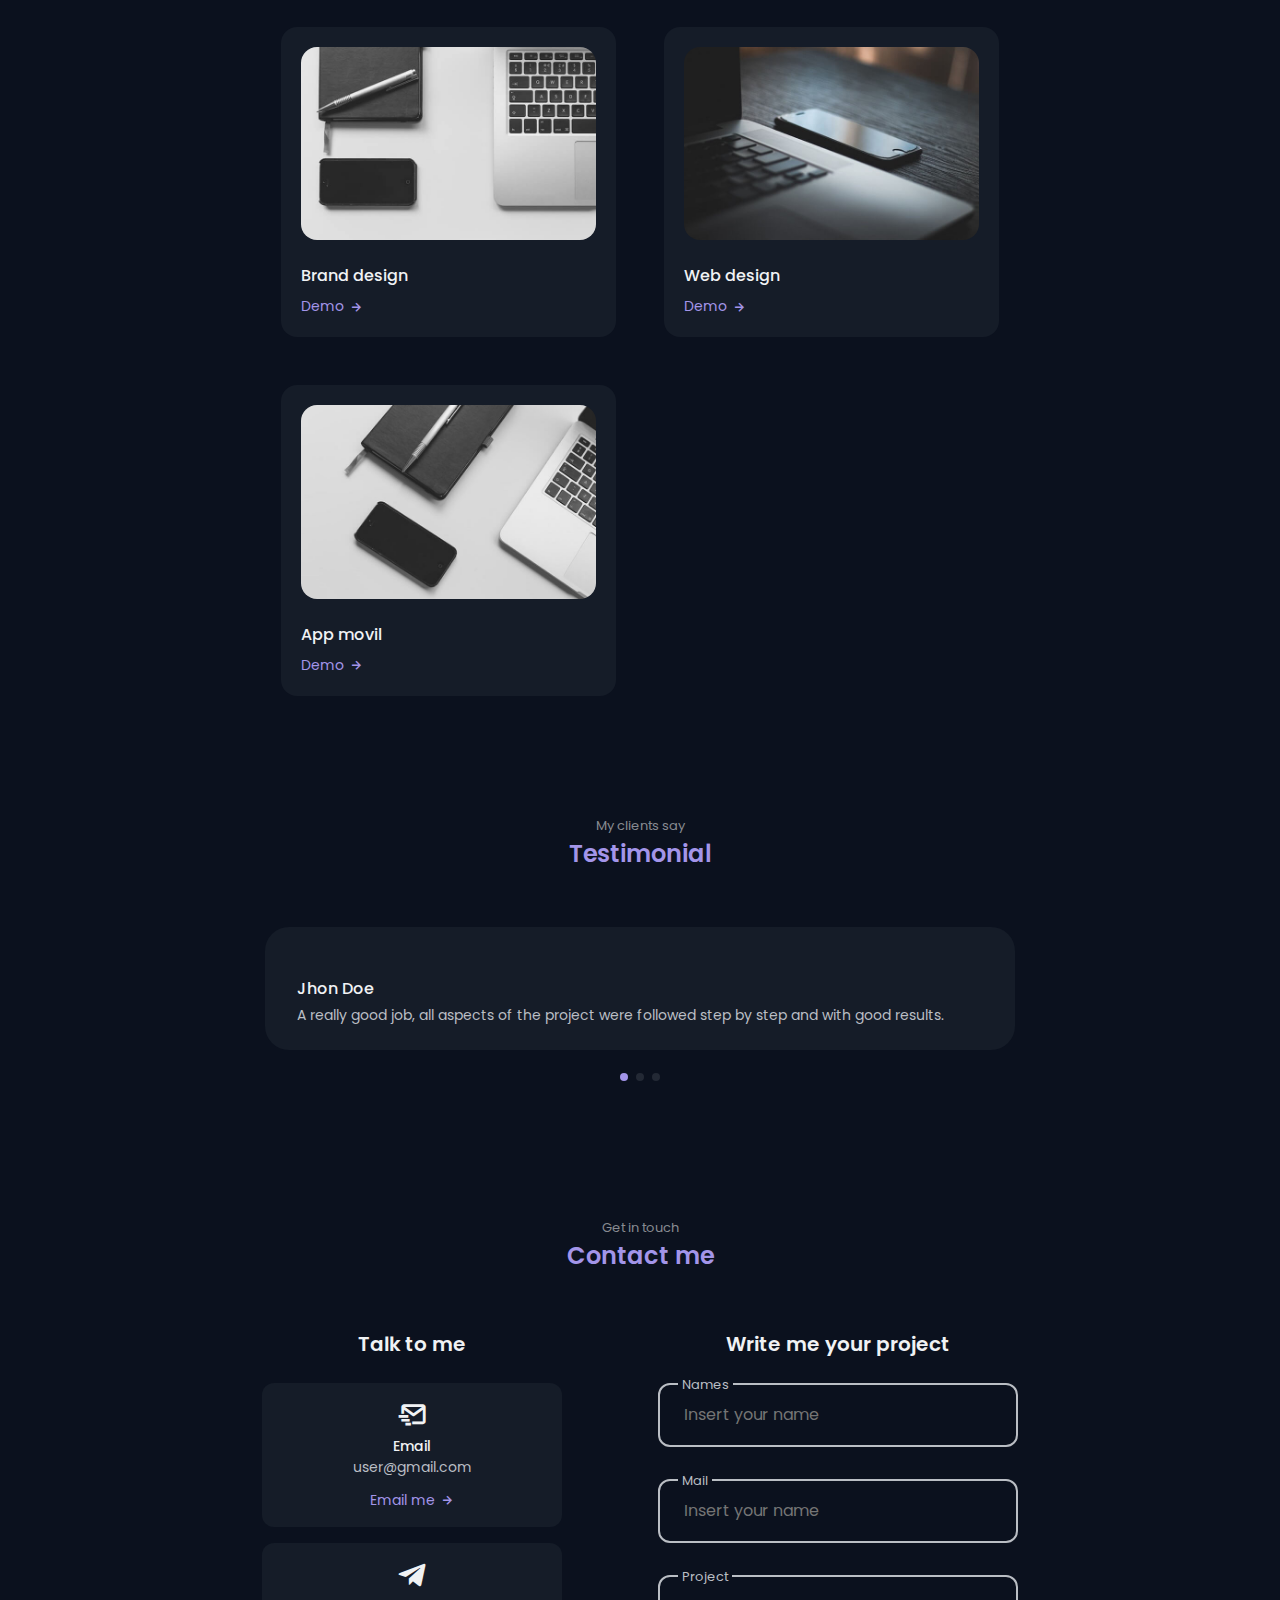
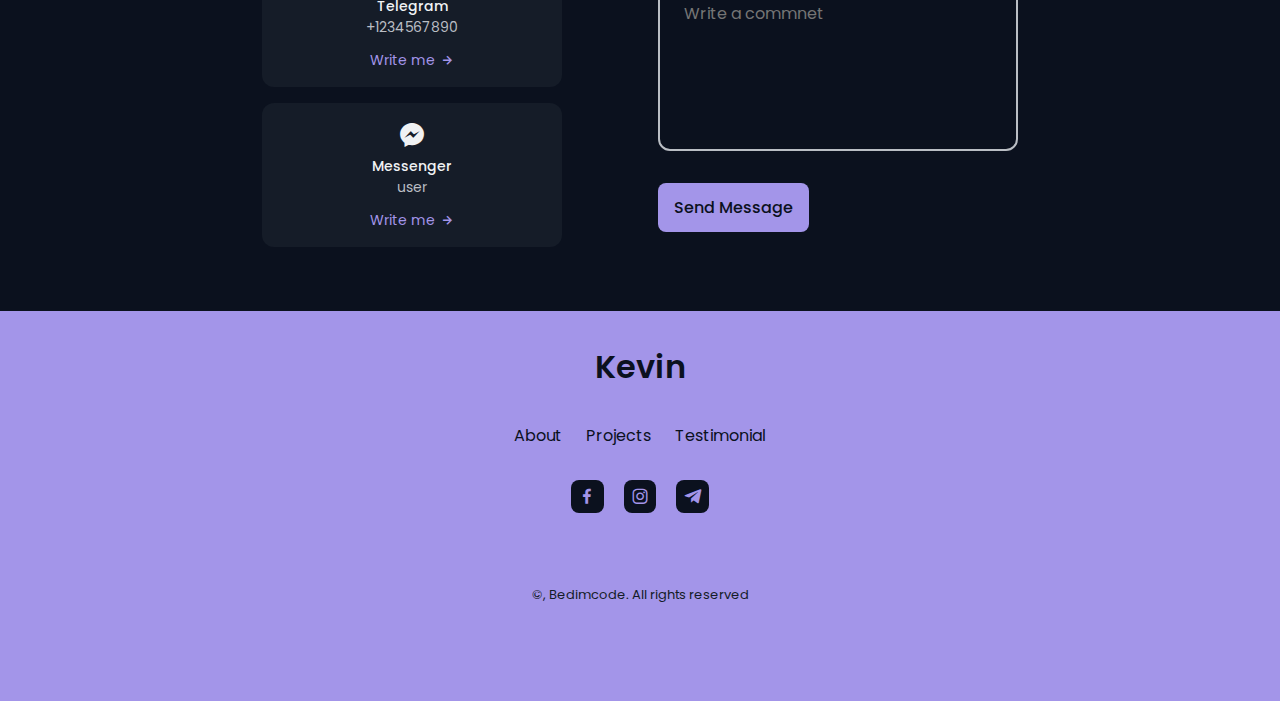
==== commit d39e8cd1: "addition and display of blog" ====
--- a/index.html
+++ b/index.html
@@ -596,8 +596,8 @@
                       <h3 class="contact__card-title">Email</h3>
                       <span class="contact__card-data">user@gmail.com</span>
       
-                      <a href="mailto:abdullakhonovjavohirkhon@gmail.com" target="_blank" class="contact__button">
-                        Write me
+                      <a href="mailto:johndoe@gmail.com" target="_blank" class="contact__button">
+                        Email me
                         <i class="bx bx-right-arrow-alt contact__button-icon"></i>
                       </a>
       
@@ -605,9 +605,9 @@
                     <div class="contact__card">
                       <i class="bx bxl-telegram contact__card-icon"></i>
                       <h3 class="contact__card-title">Telegram</h3>
-                      <span class="contact__card-data">+998916633799</span>
-      
-                      <a href="https://t.me/Javohirxon_Abdullaxonov" target="_blank" class="contact__button">
+                      <span class="contact__card-data">+1234567890</span>
+      
+                      <a href="https://t.me/" target="_blank" class="contact__button">
                         Write me
                         <i class="bx bx-right-arrow-alt contact__button-icon"></i>
                       </a>
@@ -616,9 +616,9 @@
                     <div class="contact__card">
                       <i class="bx bxl-messenger contact__card-icon"></i>
                       <h3 class="contact__card-title">Messenger</h3>
-                      <span class="contact__card-data">user.fb123</span>
-      
-                      <a href="https://m.me/bedimcode" target="_blank" class="contact__button">
+                      <span class="contact__card-data">user</span>
+      
+                      <a href="https://m.me/" target="_blank" class="contact__button">
                         Write me
                         <i class="bx bx-right-arrow-alt contact__button-icon"></i>
                       </a>
@@ -675,13 +675,13 @@
             </ul>
     
             <ul class="footer__social">
-              <a href="https://www.facebook.com/javohirkhon.abdullakhonov" class="footer__social-link">
+              <a href="https://www.facebook.com/" class="footer__social-link">
                 <i class="bx bxl-facebook"></i>
               </a>
-              <a href="https://instagram.com/javohirweb7" class="footer__social-link">
+              <a href="https://instagram.com/" class="footer__social-link">
                 <i class="bx bxl-instagram"></i>
               </a>
-              <a href="https://t.me/Javohirxon_Abdullaxonov" class="footer__social-link">
+              <a href="https://t.me/" class="footer__social-link">
                 <i class="bx bxl-telegram"></i>
               </a>
             </ul>
--- a/assets/css/styles.css
+++ b/assets/css/styles.css
@@ -27,15 +27,15 @@
 
   /*========== Font and typography ==========*/
   /*.5rem = 8px | 1rem = 16px ...*/
-  --body-font: 'Poppins', sans-serif;
+  --body-font: "Poppins", sans-serif;
   --biggest-font-size: 1.75rem;
   --h1-font-size: 1.5rem;
   --h2-font-size: 1.25rem;
   --h3-font-size: 1rem;
-  --normal-font-size: .938rem;
-  --small-font-size: .813rem;
-  --smaller-font-size: .75rem;
-  --tiny-font-size: .625rem;
+  --normal-font-size: 0.938rem;
+  --small-font-size: 0.813rem;
+  --smaller-font-size: 0.75rem;
+  --tiny-font-size: 0.625rem;
 
   /*========== Font weight ==========*/
   --font-medium: 500;
@@ -55,8 +55,8 @@
     --h2-font-size: 1.5rem;
     --h3-font-size: 1.25rem;
     --normal-font-size: 1rem;
-    --small-font-size: .875rem;
-    --smaller-font-size: .813rem;
+    --small-font-size: 0.875rem;
+    --smaller-font-size: 0.813rem;
   }
 }
 
@@ -82,10 +82,12 @@
 body {
   background-color: var(--body-color);
   color: var(--text-color);
-  transition: .4s; /* for light mode animation */
-}
-
-h1, h2, h3 {
+  transition: 0.4s; /* for light mode animation */
+}
+
+h1,
+h2,
+h3 {
   color: var(--title-color);
   font-weight: var(--font-semibold);
 }
@@ -127,7 +129,6 @@
 }
 
 /*========== Variables Dark theme ==========*/
-
 
 /*========== 
     Color changes in some parts of 
@@ -185,7 +186,6 @@
 .light-theme::-webkit-scrollbar-thumb:hover {
   background-color: hsl(var(--second-hue), 8%, 44%);
 }
-
 /*=============== REUSABLE CSS CLASSES ===============*/
 .container {
   max-width: 968px;
@@ -206,18 +206,18 @@
   padding: 4.5rem 0 1rem;
 }
 
-.section-title, 
-.section-subtitle {
+.section__title,
+.section__subtitle {
   text-align: center;
 }
 
-.section-title {
+.section__title {
   font-size: var(--h2-font-size);
   color: var(--first-color);
   margin-bottom: 2rem;
 }
 
-.section-subtitle {
+.section__subtitle {
   display: block;
   font-size: var(--smaller-font-size);
   color: var(--text-color-light);
@@ -271,8 +271,8 @@
   display: flex;
   border-radius: 5rem;
 }
-
 /* Active link */
+
 .active-link {
   background: linear-gradient(
     180deg,
@@ -287,7 +287,6 @@
 .scroll-header {
   box-shadow: 0 4px 4px hsla(0, 0%, 4%, 0.3);
 }
-
 /*=============== HOME ===============*/
 .home__container {
   position: relative;
@@ -405,7 +404,6 @@
   border: 2px solid var(--first-color);
   color: var(--first-color);
 }
-
 /*=============== ABOUT ===============*/
 .about__container {
   row-gap: 2.5rem;
@@ -449,7 +447,6 @@
   margin-bottom: 2rem;
 }
 
-
 /*=============== SKILLS ===============*/
 .skills__container {
   row-gap: 2rem;
@@ -502,7 +499,6 @@
 .skills__level {
   font-size: var(--tiny-font-size);
 }
-
 
 /*=============== SERVICES ===============*/
 .services__container {
@@ -539,7 +535,6 @@
   font-size: 1rem;
   transition: 0.4s;
 }
-
 
 /* Services modal */
 
@@ -599,13 +594,11 @@
   cursor: pointer;
 }
 
-
 /*Active modal*/
 .active-modal {
   visibility: visible;
   opacity: 1;
 }
-
 /*=============== WORK ===============*/
 .work__container {
   padding-top: 1rem;
@@ -668,10 +661,7 @@
   background-color: var(--first-color);
   color: var(--body-color);
 }
-
-
 /*=============== TESTIMONIAL ===============*/
-
 .testimonial__card {
   background-color: var(--container-color);
   padding: 1.25rem 1.5rem;
@@ -701,7 +691,6 @@
 .swiper-pagination-bullet-active {
   background-color: var(--first-color);
 }
-
 /*=============== CONTACT ===============*/
 .contact__container {
   row-gap: 3rem;
@@ -787,18 +776,299 @@
 .contact__form-area textarea {
   resize: none;
 }
-
 /*=============== FOOTER ===============*/
-
+.footer {
+  background-color: var(--first-color);
+}
+.footer__container {
+  padding: 2rem 0 6rem;
+}
+
+.footer__title,
+.footer__link {
+  color: var(--body-color);
+}
+.footer__title {
+  text-align: center;
+  margin-bottom: 2rem;
+}
+.footer__list {
+  display: flex;
+  justify-content: center;
+  column-gap: 1.5rem;
+  margin-bottom: 2rem;
+}
+
+.footer__social {
+  display: flex;
+  justify-content: center;
+  column-gap: 1.25rem;
+}
+
+.footer__social-link {
+  background-color: var(--body-color);
+  color: var(--first-color);
+  padding: 0.25rem;
+  border-radius: 0.25rem;
+  font-size: 1rem;
+  display: inline-flex;
+}
+
+.footer__copy {
+  display: block;
+  margin-top: 4.5rem;
+  color: var(--container-color);
+  text-align: center;
+  font-size: var(--smaller-font-size);
+}
 
 /*=============== SCROLL BAR ===============*/
-
-
+::-webkit-scrollbar {
+  width: 0.6rem;
+  border-radius: 0.5rem;
+  background-color: hsl(var(--second-hue), 8%, 38%);
+}
+
+::-webkit-scrollbar-thumb {
+  background-color: hsl(var(--second-hue), 8%, 26%);
+  border-radius: 0.5rem;
+}
+
+::-webkit-scrollbar-thumb:hover {
+  background-color: hsl(var(--second-hue), 8%, 20%);
+}
 /*=============== BREAKPOINTS ===============*/
 /* For small devices */
-
-
+@media screen and (max-width: 320px) {
+  .nav__menu {
+    padding: 1rem 1.5rem;
+  }
+
+  .home__buttons {
+    flex-direction: column;
+  }
+
+  .home__handle {
+    width: 150px;
+    height: 253px;
+  }
+
+  .home__img {
+    width: 130px;
+  }
+
+  .about__info {
+    grid-template-columns: repeat(2, 1fr);
+  }
+
+  .skills__box {
+    column-gap: 1rem;
+  }
+
+  .skills__name {
+    font-size: var(--small-font-size);
+  }
+
+  .services__container {
+    grid-template-columns: 225px;
+    justify-content: center;
+  }
+
+  .work__item {
+    font-size: var(--small-font-size);
+  }
+
+  .work__filter {
+    column-gap: 0.25rem;
+  }
+}
 /* For medium devices */
-
-
+@media screen and (min-width: 576px) {
+  .nav__menu {
+    width: 328px;
+    left: 0;
+    right: 0;
+    margin: 0 auto;
+  }
+
+  .about-info {
+    grid-template-columns: repeat(3, 140px);
+    justify-content: center;
+  }
+
+  .about__description {
+    padding: 0 5rem;
+  }
+
+  .skills__container {
+    justify-content: center;
+  }
+
+  .skills__content {
+    padding: 2rem 4rem;
+  }
+
+  .services__container {
+    grid-template-columns: repeat(2, 160px);
+    justify-content: center;
+  }
+
+  .services__modal-content {
+    width: 500px;
+    padding: 4.5rem 2.5rem 2.5rem;
+  }
+
+  .services__modal-description {
+    padding: 0 3.5rem;
+  }
+
+  .work__container {
+    justify-content: center;
+  }
+
+  .work__img {
+    width: 295px;
+  }
+
+  .contact__info {
+    grid-template-columns: 300px;
+    justify-content: center;
+  }
+
+  .contact__form {
+    width: 360px;
+    margin: 0 auto;
+  }
+}
+
+@media screen and (min-width: 767px) {
+  .work__container {
+    grid-template-columns: repeat(2, max-content);
+  }
+
+  .contact__container {
+    grid-template-columns: repeat(2, max-content);
+    justify-content: center;
+    column-gap: 3rem;
+  }
+}
 /* For large devices */
+@media screen and (min-width: 992px) {
+  .container {
+    margin-left: auto;
+    margin-right: auto;
+  }
+
+  .section {
+    padding: 6.5rem 0 1rem;
+  }
+
+  .section__title {
+    margin-bottom: 3.5rem;
+  }
+
+  .nav {
+    height: calc(var(--header-height) + 1rem);
+  }
+
+  .home__handle {
+    width: 270px;
+    height: 400px;
+  }
+
+  .home__img {
+    width: 200px;
+  }
+
+  .home__social-link {
+    padding: 0.4rem;
+    font-size: 1.25rem;
+  }
+
+  .home__social::after {
+    transform: rotate(90deg) translate(16px, 0);
+  }
+
+  .home__scroll-icon {
+    font-size: 2rem;
+  }
+
+  .about__container {
+    grid-template-columns: repeat(2, 1fr);
+    align-items: center;
+    column-gap: 4rem;
+  }
+
+  .about__img {
+    width: 350px;
+  }
+
+  .about__data {
+    text-align: initial;
+  }
+
+  .about-info {
+    justify-content: center;
+    padding: 1rem 1.25rem;
+  }
+
+  .about__box {
+    text-align: center;
+    padding: 1rem 1.25rem;
+  }
+
+  .about__description {
+    padding: 0 4rem 0 0;
+    margin-bottom: 2.5rem;
+  }
+
+  .skills__container {
+    grid-template-columns: repeat(2, 350px);
+    column-gap: 3rem;
+  }
+
+  .services__container {
+    grid-template-columns: repeat(3,192px);
+    column-gap: 3rem;
+  }
+
+  .services__card{
+    padding: 5rem 2rem 1.5rem;
+  }
+
+  .work__container{
+    gap: 3rem;
+  }
+
+  .work__card{
+    padding: 1.25rem;
+  }
+
+  .work__img{
+    margin-bottom: 1rem;
+  }
+
+  .work__title{
+    margin-bottom: 0.5rem;
+  }
+
+  .testimonial__container{
+    width: 750px;
+  }
+
+  .testimonial__card{
+    padding: 1.5rem 2rem;
+  }
+
+  .contact__container{
+    column-gap: 6rem;
+  }
+
+  .footer__social-link{
+    font-size: 1.25rem;
+    padding: .4rem;
+    border-radius: .5rem;
+  }
+
+
+}
